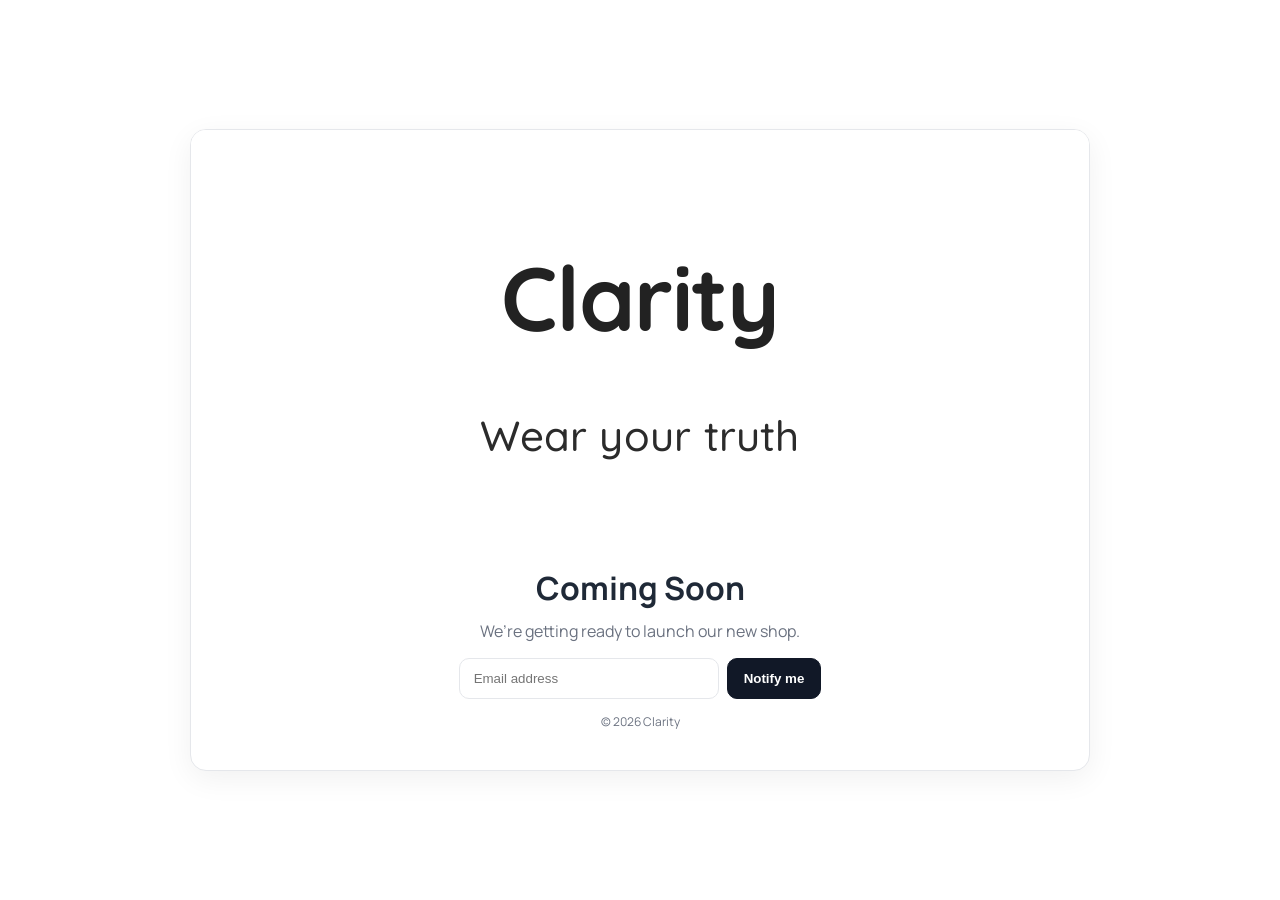
==== index.html @ 2ba76cef "changes" ====
<!doctype html>
<base href="/clarity-shop/">
<html lang="en">
<head>
    <meta charset="utf-8" />
    <meta name="viewport" content="width=device-width, initial-scale=1" />
    <title>Clarity — Coming Soon</title>
    <meta name="description" content="Clarity — simple coming soon landing page."/>

    <!-- Font close to your mock -->
    <link rel="preconnect" href="https://fonts.gstatic.com" crossorigin>
    <link href="https://fonts.googleapis.com/css2?family=Manrope:wght@500;600;700;800&display=swap" rel="stylesheet">
    <link href="https://fonts.googleapis.com/css2?family=Inter:wght@600;700;800&display=swap" rel="stylesheet">
    <link href="https://fonts.googleapis.com/css2?family=Quicksand:wght@400;500;600;700&display=swap" rel="stylesheet">
    <style>
        :root{
            --tagline-size: clamp(22px, 4.5vw, 42px);
            --arabic-opacity: .50;
            --clarity-size: clamp(64px, 12vw, 90px);
            --bg:#ffffff;
            --card:#ffffff;
            --border:#e5e7eb;
            --text:#1f2937;
            --muted:#6b7280;
            --btn:#111827;
            --btnText:#ffffff;

            /* hero tuning */
            --hero-h: clamp(260px, 44vh, 420px);
            --blur-start: 4px;  /* was too strong before */
            --blur-end:   2px;
            --bg-dur: 2200ms;   /* slower */
            --text-dur: 1300ms;
            --text-delay: 1200ms;
        }

        *{box-sizing:border-box}
        html,body{height:100%;margin:0}
        body{
            font-family:"Manrope", ui-sans-serif, system-ui, -apple-system, "Segoe UI",
            "Helvetica Neue", Arial, sans-serif;
            background:var(--bg);
            color:var(--text);
            display:grid;place-items:center;
        }

        /* Card */
        .box{
            width:min(900px,96vw);      /* wider so the image feels full */
            background:var(--card);
            border:1px solid var(--border);
            border-radius:16px;
            text-align:center;
            overflow:hidden;
            box-shadow: 0 8px 30px rgba(0,0,0,.06);
            padding:0;
        }

        /* ---------- HERO ---------- */
        .hero{
            position:relative;
            height:var(--hero-h);
            width:100%;
            background:#fff;            /* keep hero pure white */
            overflow:hidden;
        }
        /* blurred Arabic image — fills width */
        .hero::before{
            content:"";
            position:absolute; inset:0;
            background:#fff url("arabic.png") center/cover no-repeat; /* cover = wide enough */
            filter: blur(var(--blur-start)) brightness(.98);
            opacity:0;
            transform: scale(1.02);
            animation: heroIn var(--bg-dur) ease-out forwards;
        }
        /* overlay text block */
        .hero-text{
            position:absolute; inset:0;
            display:flex; flex-direction:column; align-items:center; justify-content:center;
            gap:.5rem; text-align:center; color:#222;
            opacity:0; transform: translateY(12px);
            animation: textIn var(--text-dur) ease-out var(--text-delay) forwards;
            padding:0 16px;
            text-shadow: 0 2px 10px rgba(255,255,255,.75);
        }
        .hero-text h1{
            font-family: "Inter", system-ui, -apple-system, "Segoe UI", "Helvetica Neue", Arial, sans-serif;
            font-weight:700;
            font-size: var(--clarity-size);
            line-height:.95;
            letter-spacing:-0.015em;
        }
        .hero-text p{
            font-weight:600;
            font-size: var(--tagline-size); /* was clamp(...) */
            margin:0;
            letter-spacing:.005em;
            color:#2b2b2b;
        }

        @keyframes heroIn{
            0%   { opacity:0; filter:blur(var(--blur-start)) brightness(.98); transform:scale(1.03); }
            100% { opacity:var(--arabic-opacity); filter:blur(var(--blur-end)) brightness(1.0); transform:scale(1.00); }
        }
        @keyframes textIn{
            to { opacity:1; transform:translateY(0); }
        }

        /* ---------- Content ---------- */
        .content{ padding:32px 40px 40px; }
        .eyebrow{letter-spacing:.18em;text-transform:uppercase;font-size:12px;color:var(--muted)}
        h2{margin:8px 0 10px;font-size:32px}
        p{margin:0 0 16px;color:var(--muted)}
        form{margin-top:16px;display:flex;gap:8px;justify-content:center;flex-wrap:wrap}
        input[type=email]{padding:12px 14px;border:1px solid var(--border);border-radius:10px;min-width:260px}
        button{padding:12px 16px;border-radius:10px;border:1px solid var(--btn);background:var(--btn);color:var(--btnText);font-weight:700;cursor:pointer}
        footer{margin-top:14px;color:var(--muted);font-size:12px}

        @media (prefers-reduced-motion: reduce){
            .hero::before,.hero-text{animation:none;opacity:1;transform:none;}
        }

        .hero-text h1,
        .hero-text p { font-family: "Quicksand", system-ui, -apple-system, "Segoe UI", Arial, sans-serif; }
        .hero-text h1 { font-weight: 700; }     /* or 600 if 700 feels too heavy */
        .hero-text p  { font-weight: 500; }     /* 500–600 usually looks right */


    </style>
</head>
<body>

<main class="box" role="main">
    <!-- HERO with blurred Arabic + overlayed brand -->
    <div class="hero">
        <div class="hero-text">
            <h1>Clarity</h1>
            <p>Wear your truth</p>
        </div>
    </div>

    <div class="content">
        <div class="eyebrow"></div>
        <h2>Coming Soon</h2>
        <p>We’re getting ready to launch our new shop.</p>

        <form id="notify-form" action="https://formspree.io/f/xpwovkpp" method="POST">
            <input type="email" name="email" placeholder="Email address" required>
            <button type="submit">Notify me</button>
        </form>

        <p id="form-message" style="color:#16a34a;font-weight:600;margin-top:10px;display:none;">
            Thanks! You’ll be notified when we launch.
        </p>

        <footer>© <span id="y"></span> Clarity</footer>
    </div>
</main>

<script>
    // Formspree handler
    const form = document.getElementById('notify-form');
    const msg  = document.getElementById('form-message');
    form.addEventListener('submit', async (e) => {
        e.preventDefault();
        const res = await fetch(form.action, {
            method:'POST',
            body:new FormData(form),
            headers:{ 'Accept':'application/json' }
        });
        if(res.ok){
            msg.style.display='block';
            msg.style.color='#16a34a';
            msg.textContent='Thanks! You’ll be notified when we launch.';
            form.reset();
        }else{
            msg.style.display='block';
            msg.style.color='#dc2626';
            msg.textContent='Oops! Something went wrong. Try again.';
        }
    });
    document.getElementById('y').textContent = new Date().getFullYear();
</script>
</body>
</html>
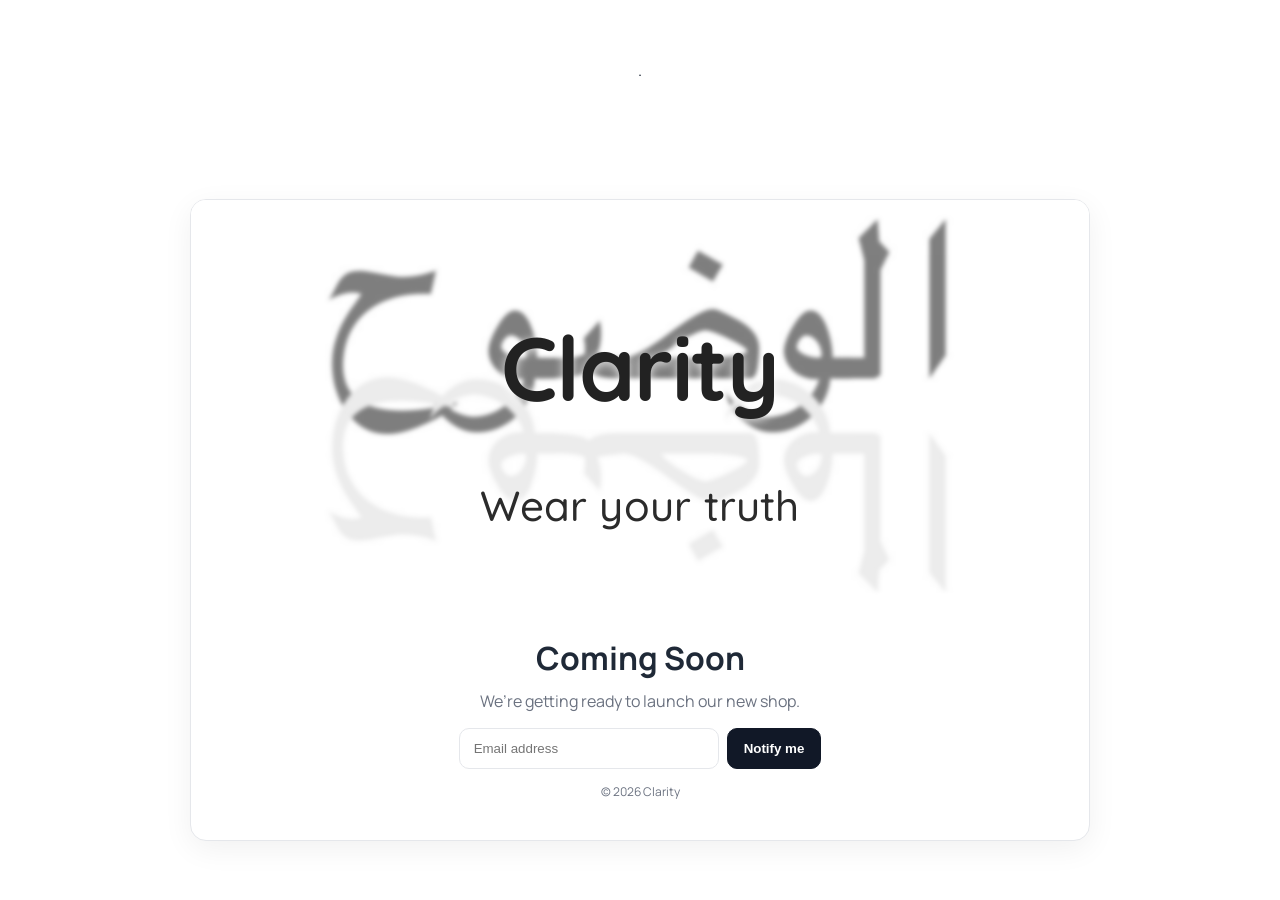
==== commit f3a0bfb7: "fix" ====
--- a/index.html
+++ b/index.html
@@ -1,5 +1,5 @@
 <!doctype html>
-<base href="/clarity-shop/">
+<base href="/">.
 <html lang="en">
 <head>
     <meta charset="utf-8" />
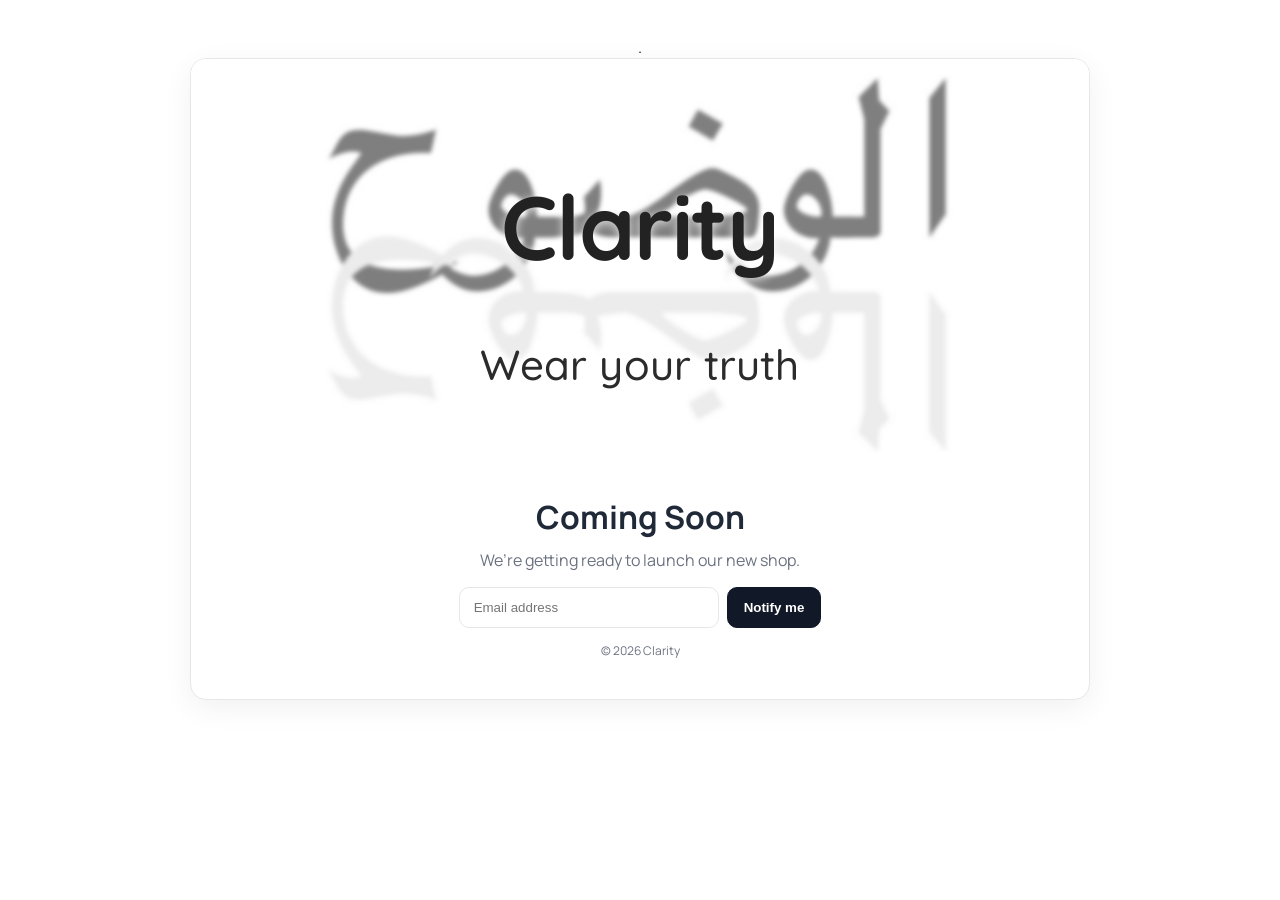
==== commit 2e197946: "fix" ====
--- a/index.html
+++ b/index.html
@@ -41,7 +41,13 @@
             "Helvetica Neue", Arial, sans-serif;
             background:var(--bg);
             color:var(--text);
-            display:grid;place-items:center;
+
+            /* ⬆️ push everything up */
+            display:grid;
+            min-height:100svh;              /* safe viewport height */
+            place-content:start center;     /* top + centered horizontally */
+            justify-items:center;           /* center the card itself */
+            padding-top: 4vh;               /* fine-tune the gap from the very top */
         }
 
         /* Card */
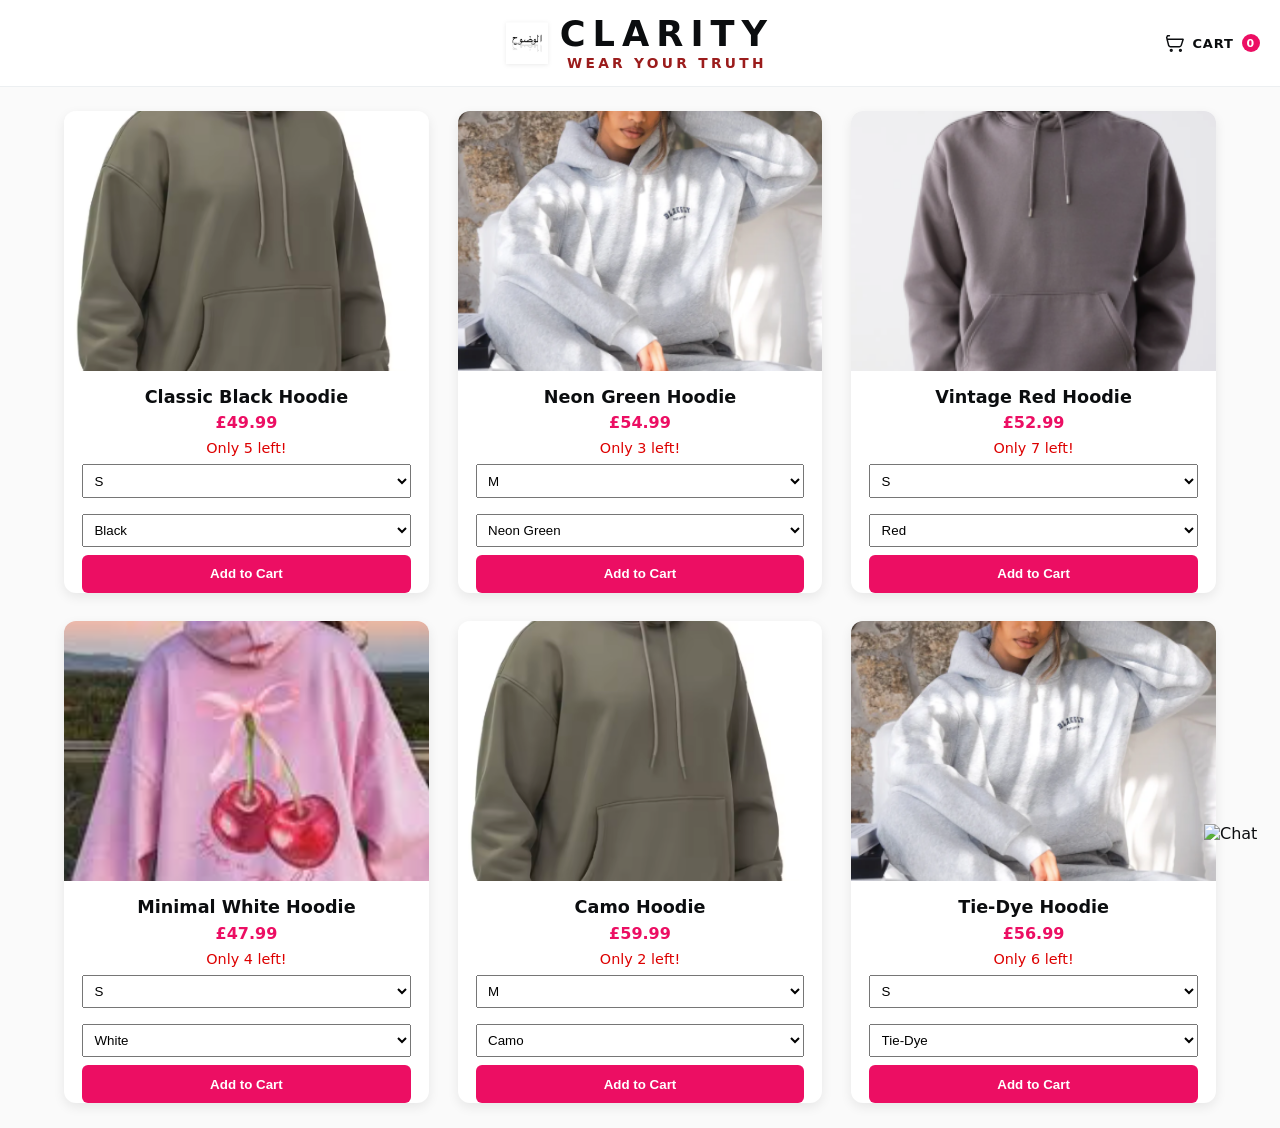
==== commit f64b7de2: "netlify and stripe" ====
--- a/index.html
+++ b/index.html
@@ -1,192 +1,44 @@
-<!doctype html>
-<base href="/">.
+<!DOCTYPE html>
 <html lang="en">
 <head>
-    <meta charset="utf-8" />
-    <meta name="viewport" content="width=device-width, initial-scale=1" />
-    <title>Clarity — Coming Soon</title>
-    <meta name="description" content="Clarity — simple coming soon landing page."/>
-
-    <!-- Font close to your mock -->
-    <link rel="preconnect" href="https://fonts.gstatic.com" crossorigin>
-    <link href="https://fonts.googleapis.com/css2?family=Manrope:wght@500;600;700;800&display=swap" rel="stylesheet">
-    <link href="https://fonts.googleapis.com/css2?family=Inter:wght@600;700;800&display=swap" rel="stylesheet">
-    <link href="https://fonts.googleapis.com/css2?family=Quicksand:wght@400;500;600;700&display=swap" rel="stylesheet">
-    <style>
-        :root{
-            --tagline-size: clamp(22px, 4.5vw, 42px);
-            --arabic-opacity: .50;
-            --clarity-size: clamp(64px, 12vw, 90px);
-            --bg:#ffffff;
-            --card:#ffffff;
-            --border:#e5e7eb;
-            --text:#1f2937;
-            --muted:#6b7280;
-            --btn:#111827;
-            --btnText:#ffffff;
-
-            /* hero tuning */
-            --hero-h: clamp(260px, 44vh, 420px);
-            --blur-start: 4px;  /* was too strong before */
-            --blur-end:   2px;
-            --bg-dur: 2200ms;   /* slower */
-            --text-dur: 1300ms;
-            --text-delay: 1200ms;
-        }
-
-        *{box-sizing:border-box}
-        html,body{height:100%;margin:0}
-        body{
-            font-family:"Manrope", ui-sans-serif, system-ui, -apple-system, "Segoe UI",
-            "Helvetica Neue", Arial, sans-serif;
-            background:var(--bg);
-            color:var(--text);
-
-            /* ⬆️ push everything up */
-            display:grid;
-            min-height:100svh;              /* safe viewport height */
-            place-content:start center;     /* top + centered horizontally */
-            justify-items:center;           /* center the card itself */
-            padding-top: 4vh;               /* fine-tune the gap from the very top */
-        }
-
-        /* Card */
-        .box{
-            width:min(900px,96vw);      /* wider so the image feels full */
-            background:var(--card);
-            border:1px solid var(--border);
-            border-radius:16px;
-            text-align:center;
-            overflow:hidden;
-            box-shadow: 0 8px 30px rgba(0,0,0,.06);
-            padding:0;
-        }
-
-        /* ---------- HERO ---------- */
-        .hero{
-            position:relative;
-            height:var(--hero-h);
-            width:100%;
-            background:#fff;            /* keep hero pure white */
-            overflow:hidden;
-        }
-        /* blurred Arabic image — fills width */
-        .hero::before{
-            content:"";
-            position:absolute; inset:0;
-            background:#fff url("arabic.png") center/cover no-repeat; /* cover = wide enough */
-            filter: blur(var(--blur-start)) brightness(.98);
-            opacity:0;
-            transform: scale(1.02);
-            animation: heroIn var(--bg-dur) ease-out forwards;
-        }
-        /* overlay text block */
-        .hero-text{
-            position:absolute; inset:0;
-            display:flex; flex-direction:column; align-items:center; justify-content:center;
-            gap:.5rem; text-align:center; color:#222;
-            opacity:0; transform: translateY(12px);
-            animation: textIn var(--text-dur) ease-out var(--text-delay) forwards;
-            padding:0 16px;
-            text-shadow: 0 2px 10px rgba(255,255,255,.75);
-        }
-        .hero-text h1{
-            font-family: "Inter", system-ui, -apple-system, "Segoe UI", "Helvetica Neue", Arial, sans-serif;
-            font-weight:700;
-            font-size: var(--clarity-size);
-            line-height:.95;
-            letter-spacing:-0.015em;
-        }
-        .hero-text p{
-            font-weight:600;
-            font-size: var(--tagline-size); /* was clamp(...) */
-            margin:0;
-            letter-spacing:.005em;
-            color:#2b2b2b;
-        }
-
-        @keyframes heroIn{
-            0%   { opacity:0; filter:blur(var(--blur-start)) brightness(.98); transform:scale(1.03); }
-            100% { opacity:var(--arabic-opacity); filter:blur(var(--blur-end)) brightness(1.0); transform:scale(1.00); }
-        }
-        @keyframes textIn{
-            to { opacity:1; transform:translateY(0); }
-        }
-
-        /* ---------- Content ---------- */
-        .content{ padding:32px 40px 40px; }
-        .eyebrow{letter-spacing:.18em;text-transform:uppercase;font-size:12px;color:var(--muted)}
-        h2{margin:8px 0 10px;font-size:32px}
-        p{margin:0 0 16px;color:var(--muted)}
-        form{margin-top:16px;display:flex;gap:8px;justify-content:center;flex-wrap:wrap}
-        input[type=email]{padding:12px 14px;border:1px solid var(--border);border-radius:10px;min-width:260px}
-        button{padding:12px 16px;border-radius:10px;border:1px solid var(--btn);background:var(--btn);color:var(--btnText);font-weight:700;cursor:pointer}
-        footer{margin-top:14px;color:var(--muted);font-size:12px}
-
-        @media (prefers-reduced-motion: reduce){
-            .hero::before,.hero-text{animation:none;opacity:1;transform:none;}
-        }
-
-        .hero-text h1,
-        .hero-text p { font-family: "Quicksand", system-ui, -apple-system, "Segoe UI", Arial, sans-serif; }
-        .hero-text h1 { font-weight: 700; }     /* or 600 if 700 feels too heavy */
-        .hero-text p  { font-weight: 500; }     /* 500–600 usually looks right */
-
-
-    </style>
+    <meta charset="UTF-8"/>
+    <meta name="viewport" content="width=device-width, initial-scale=1.0"/>
+    <title>Clarity Hoodies</title>
+    <link rel="stylesheet" href="style.css"/>
 </head>
 <body>
+<header class="site-header simple">
+    <div class="bar bar-3col">
+        <div class="bar-left"></div>
+        <a class="brand" href="index.html" aria-label="Clarity home">
+            <img class="brand-mark" src="assets/images/arabic.png" alt="الوُضوح">
+            <div class="brand-text">
+                <span class="brand-name">CLARITY</span>
+                <span class="brand-tagline">wear your truth</span>
+            </div>
+        </a>
+        <a class="cart-link" href="cart.html" aria-label="Cart">
+            <svg viewBox="0 0 24 24" width="22" height="22" aria-hidden="true">
+                <path d="M7 4h-2l-1 2m0 0 2.2 8.8A2 2 0 0 0 8.1 16H18a2 2 0 0 0 1.9-1.4L22 8H5M10 20a1 1 0 1 1-2 0 1 1 0 0 1 2 0Zm10 0a1 1 0 1 1-2 0 1 1 0 0 1 2 0Z"
+                      fill="none" stroke="currentColor" stroke-width="1.6" stroke-linecap="round" stroke-linejoin="round"/>
+            </svg>
+            <span class="cart-text">Cart</span>
+            <span id="cart-count" class="badge">0</span>
+        </a>
+    </div>
+</header>
 
-<main class="box" role="main">
-    <!-- HERO with blurred Arabic + overlayed brand -->
-    <div class="hero">
-        <div class="hero-text">
-            <h1>Clarity</h1>
-            <p>Wear your truth</p>
-        </div>
-    </div>
+<section class="products" id="products"></section>
 
-    <div class="content">
-        <div class="eyebrow"></div>
-        <h2>Coming Soon</h2>
-        <p>We’re getting ready to launch our new shop.</p>
+<div class="whatsapp">
+    <a href="https://wa.me/1234567890" target="_blank" rel="noopener">
+        <img src="https://upload.wikimedia.org/wikipedia/commons/6/6b/WhatsApp.svg" alt="Chat"/>
+    </a>
+</div>
 
-        <form id="notify-form" action="https://formspree.io/f/xpwovkpp" method="POST">
-            <input type="email" name="email" placeholder="Email address" required>
-            <button type="submit">Notify me</button>
-        </form>
+<div id="toast" class="toast" hidden></div>
+<div id="live" class="visually-hidden" aria-live="polite" role="status"></div>
 
-        <p id="form-message" style="color:#16a34a;font-weight:600;margin-top:10px;display:none;">
-            Thanks! You’ll be notified when we launch.
-        </p>
-
-        <footer>© <span id="y"></span> Clarity</footer>
-    </div>
-</main>
-
-<script>
-    // Formspree handler
-    const form = document.getElementById('notify-form');
-    const msg  = document.getElementById('form-message');
-    form.addEventListener('submit', async (e) => {
-        e.preventDefault();
-        const res = await fetch(form.action, {
-            method:'POST',
-            body:new FormData(form),
-            headers:{ 'Accept':'application/json' }
-        });
-        if(res.ok){
-            msg.style.display='block';
-            msg.style.color='#16a34a';
-            msg.textContent='Thanks! You’ll be notified when we launch.';
-            form.reset();
-        }else{
-            msg.style.display='block';
-            msg.style.color='#dc2626';
-            msg.textContent='Oops! Something went wrong. Try again.';
-        }
-    });
-    document.getElementById('y').textContent = new Date().getFullYear();
-</script>
+<script src="script.js"></script>
 </body>
 </html>
--- a/style.css
+++ b/style.css
@@ -0,0 +1,279 @@
+/* ========== Base ========== */
+:root{
+    --bg:#fafafa;
+    --text:#0b0d0f;
+    --muted:#475569;
+    --border:#eceff1;
+    --accent:#ec0e63;
+    --accent-dark:#c2185b;
+}
+
+*{box-sizing:border-box;margin:0;padding:0}
+html,body{height:100%}
+body{font-family:Inter,system-ui,Arial,sans-serif;background:var(--bg);color:var(--text)}
+a{color:inherit;text-decoration:none}
+img{max-width:100%;display:block}
+
+/* ========== Sticky header (shared across pages) ========== */
+.site-header.simple{
+    position:sticky;top:0;z-index:50;background:#fff;border-bottom:1px solid var(--border);
+}
+.bar-3col{
+    display:grid;grid-template-columns:1fr auto 1fr;align-items:center;
+    height:86px;max-width:1280px;margin:0 auto;padding:0 20px;
+}
+.brand{justify-self:center;display:inline-flex;align-items:center;gap:12px}
+.brand-mark{height:42px;width:auto;filter:drop-shadow(0 1px 2px rgba(0,0,0,.08))}
+.brand-text{display:flex;flex-direction:column;line-height:1.1;text-align:left}
+.brand-name{font-weight:800;font-size:2.2rem;letter-spacing:.18em;text-transform:uppercase;color:var(--text)}
+.brand-tagline{font-weight:600;font-size:.86rem;letter-spacing:.22em;text-transform:uppercase;color:#9b1c1c;margin-top:2px}
+.cart-link{justify-self:end;display:inline-flex;align-items:center;gap:8px;font:600 13px/1 Inter,system-ui,Arial,sans-serif;letter-spacing:.06em;text-transform:uppercase}
+.cart-link:hover{opacity:.75}
+.badge{display:inline-flex;align-items:center;justify-content:center;min-width:18px;height:18px;padding:0 5px;border-radius:999px;background:var(--accent);color:#fff;font-size:11px;line-height:1}
+@media (max-width:700px){
+    .bar-3col{height:74px;padding:0 12px}
+    .brand-mark{height:34px}
+    .brand-name{font-size:1.7rem;letter-spacing:.14em}
+    .brand-tagline{font-size:.76rem;letter-spacing:.18em}
+    .cart-text{display:none}
+}
+
+/* ========== Product grid & cards (index.html) ========== */
+.products{
+    display:grid;grid-template-columns:repeat(auto-fit,minmax(280px,1fr));
+    gap:1.8rem;padding:24px 5%;
+}
+.card{
+    background:#fff;border-radius:12px;overflow:hidden;text-align:center;
+    box-shadow:0 4px 12px rgba(0,0,0,.08);
+}
+.card img{width:100%;height:260px;object-fit:cover}
+.card h3{margin:1rem 0 .4rem;font-size:1.1rem}
+.card .price{font-weight:700;color:var(--accent);margin-bottom:.5rem}
+.card .stock{font-size:.9rem;color:#d00}
+.card select{margin:.5rem 0;padding:.45rem;width:90%}
+.card button{
+    background:var(--accent);color:#fff;border:none;padding:.7rem;width:90%;
+    cursor:pointer;border-radius:6px;font-weight:600
+}
+.card button:hover{background:var(--accent-dark)}
+.card button:disabled{ background: #ccc; cursor: not-allowed; }
+
+
+/* ========== Product detail (product.html) ========== */
+.product-detail{
+    padding:32px 5%;max-width:1000px;margin:auto;display:flex;gap:24px;flex-wrap:wrap;
+}
+.product-detail img{flex:1 1 300px;max-width:420px;border-radius:12px}
+.product-detail .info{flex:2 1 300px}
+.info h1{font-size:2rem;margin-bottom:.5rem}
+.info .price{font-size:1.4rem;color:var(--accent);margin:.75rem 0}
+.info select{display:block;margin:.6rem 0;padding:.5rem;width:100%;max-width:320px}
+.info button{background:var(--accent);color:#fff;border:none;padding:.9rem 1.5rem;cursor:pointer;border-radius:6px;font-weight:600}
+.info .stock{color:#d00;font-weight:600}
+.info button:disabled{ background: #ccc; cursor: not-allowed; }
+
+/* ========== Cart page (cart.html) ========== */
+.cart{padding:32px 5%;max-width:900px;margin:auto}
+#cart-items .item{
+    display:flex;gap:12px;align-items:center;background:#fff;margin-bottom:12px;
+    padding:12px;border-radius:8px;box-shadow:0 2px 6px rgba(0,0,0,.05)
+}
+.item img{width:80px;height:80px;object-fit:cover;border-radius:6px}
+.item .details{flex:1}
+.item .remove{background:#d00;color:#fff;border:none;padding:.4rem .8rem;cursor:pointer;border-radius:4px}
+.total{font-size:1.2rem;font-weight:700;margin:16px 0;text-align:right}
+#coupon{padding:.6rem;width:200px;margin-right:.5rem}
+#apply-coupon{background:#333;color:#fff;padding:.6rem 1rem;border:none;border-radius:4px;cursor:pointer}
+#paypal-button-container{margin-top:1.2rem;text-align:right}
+
+/* ========== WhatsApp bubble ========== */
+.whatsapp{position:fixed;bottom:20px;right:20px;z-index:1000}
+.whatsapp img{width:56px;height:56px}
+
+/* ========== Small responsive tweak ========== */
+@media (max-width:600px){
+    .product-detail{flex-direction:column}
+    .card img{height:220px}
+}
+
+/* Center the brand text block */
+.brand-text{
+    align-items: center;     /* center the flex column horizontally */
+    text-align: center;      /* center the text inside */
+}
+
+/* (optional) a touch more tracking so lines feel balanced */
+.brand-name{ letter-spacing: .20em; }
+.brand-tagline{ letter-spacing: .24em; }
+
+/* --- Toast --- */
+.toast{
+    position:fixed; top:80px; right:20px; z-index:1000;
+    background:#111; color:#fff; padding:10px 14px; border-radius:10px;
+    box-shadow:0 8px 24px rgba(0,0,0,.18);
+    opacity:0; transform:translateY(-8px);
+    transition:opacity .25s ease, transform .25s ease;
+    font:600 13px/1 Inter, system-ui, sans-serif;
+}
+.toast.show{ opacity:1; transform:translateY(0) }
+.toast a{ color:#fff; text-decoration:underline }
+
+/* mobile position */
+@media (max-width:700px){
+    .toast{ top:auto; right:auto; left:50%; bottom:16px; transform:translate(-50%, 8px) }
+    .toast.show{ transform:translate(-50%, 0) }
+}
+
+/* cart badge bump */
+.cart-link .badge{ transition:transform .2s ease }
+.cart-link.pulse .badge{ animation:bump .45s ease }
+@keyframes bump{
+    0%{ transform:scale(1) }
+    30%{ transform:scale(1.25) }
+    100%{ transform:scale(1) }
+}
+
+/* quick visual state for Add button */
+.card button.is-added,
+#add-cart.is-added,
+#add-to-cart-product.is-added {
+    background:#16a34a !important;
+}
+.card button.is-added::after,
+#add-cart.is-added::after,
+#add-to-cart-product.is-added::after {
+    content:" ✓ Added"; font-weight:700;
+}
+
+/* a11y helper */
+.visually-hidden{
+    position:absolute!important; width:1px; height:1px; overflow:hidden;
+    clip:rect(1px,1px,1px,1px); white-space:nowrap;
+}
+
+/* make the breadcrumb a full-bleed sticky bar with a clean hairline */
+:root { --header-h: 86px; }           /* adjust if your header height changes */
+@media (max-width:700px){ :root { --header-h: 74px; } } /* mobile header height */
+
+.product-breadcrumb{
+    position: sticky;
+    top: var(--header-h);
+    z-index: 40;
+    display: flex;
+    align-items: center;
+    gap: 10px;
+    max-width: 1200px;
+    margin: 0 auto;
+    padding: 10px 5%;
+    color: #475569;
+    font: 600 13px/1.2 Inter, system-ui, sans-serif;
+    background: transparent;            /* real background comes from ::before */
+}
+
+/* full-width background band + bottom hairline */
+.product-breadcrumb::before{
+    content:"";
+    position: absolute;
+    left: 50%;
+    transform: translateX(-50%);
+    width: 100vw;
+    height: 100%;
+
+    /* translucent white so you can see the blur */
+    background: rgba(255,255,255,.78);
+
+    /* the glass bits */
+    backdrop-filter: saturate(180%) blur(10px);
+    -webkit-backdrop-filter: saturate(180%) blur(10px); /* Safari */
+
+    /* subtle divider + depth */
+    box-shadow: 0 1px 0 #eceff1, 0 6px 18px rgba(0,0,0,.04);
+    z-index: -1;
+}
+
+/* back pill + links */
+.product-breadcrumb .back-link{
+    background:#f3f4f6; border:1px solid #e5e7eb; color:#111827;
+    padding:8px 12px; border-radius:999px; text-decoration:none;
+}
+.product-breadcrumb .back-link:hover{ background:#e5e7eb }
+.product-breadcrumb .divider{ opacity:.45 }
+.product-breadcrumb a{ color:#111827 }
+.product-breadcrumb a:hover{ text-decoration:underline }
+
+/* mobile: keep it compact */
+@media (max-width:700px){
+    .product-breadcrumb{ padding:8px 5% }
+    .product-breadcrumb .divider, .product-breadcrumb #crumb-name{ display:none }
+}
+
+/* ================================== */
+/* ==== NEW STYLES ADDED BELOW ==== */
+/* ================================== */
+
+/* New Cart Line Item Styles */
+.cart-line {
+    display: flex;
+    align-items: center;
+    gap: 12px;
+    background: #fff;
+    padding: 12px;
+    border-radius: 8px;
+    margin-bottom: 12px;
+    box-shadow: 0 2px 6px rgba(0,0,0,.05);
+}
+.cart-line__main {
+    flex: 1;
+}
+.cart-line__main .muted {
+    font-size: 0.9rem;
+    color: var(--muted);
+}
+.cart-line__qty {
+    font-weight: 500;
+    color: var(--muted);
+}
+.cart-line__price {
+    font-weight: 700;
+}
+.cart-line__remove {
+    background: #fbecec;
+    color: #d00;
+    border: none;
+    padding: .4rem .6rem;
+    cursor: pointer;
+    border-radius: 4px;
+    font-weight: 700;
+}
+.cart-line__remove:hover {
+    background: #d00;
+    color: #fff;
+}
+
+
+/* New Checkout Button Style */
+#checkout-button {
+    display: block;
+    width: 100%;
+    max-width: 320px;
+    margin: 1.2rem 0 0 auto; /* Align right */
+    text-align: center;
+    background: var(--accent);
+    color: #fff;
+    border: none;
+    padding: .9rem 1.5rem;
+    cursor: pointer;
+    border-radius: 6px;
+    font-weight: 600;
+    font-size: 1rem;
+    transition: background-color 0.2s ease;
+}
+#checkout-button:hover {
+    background: var(--accent-dark);
+}
+#checkout-button:disabled {
+    background: #ccc;
+    cursor: not-allowed;
+    opacity: 0.7;
+}
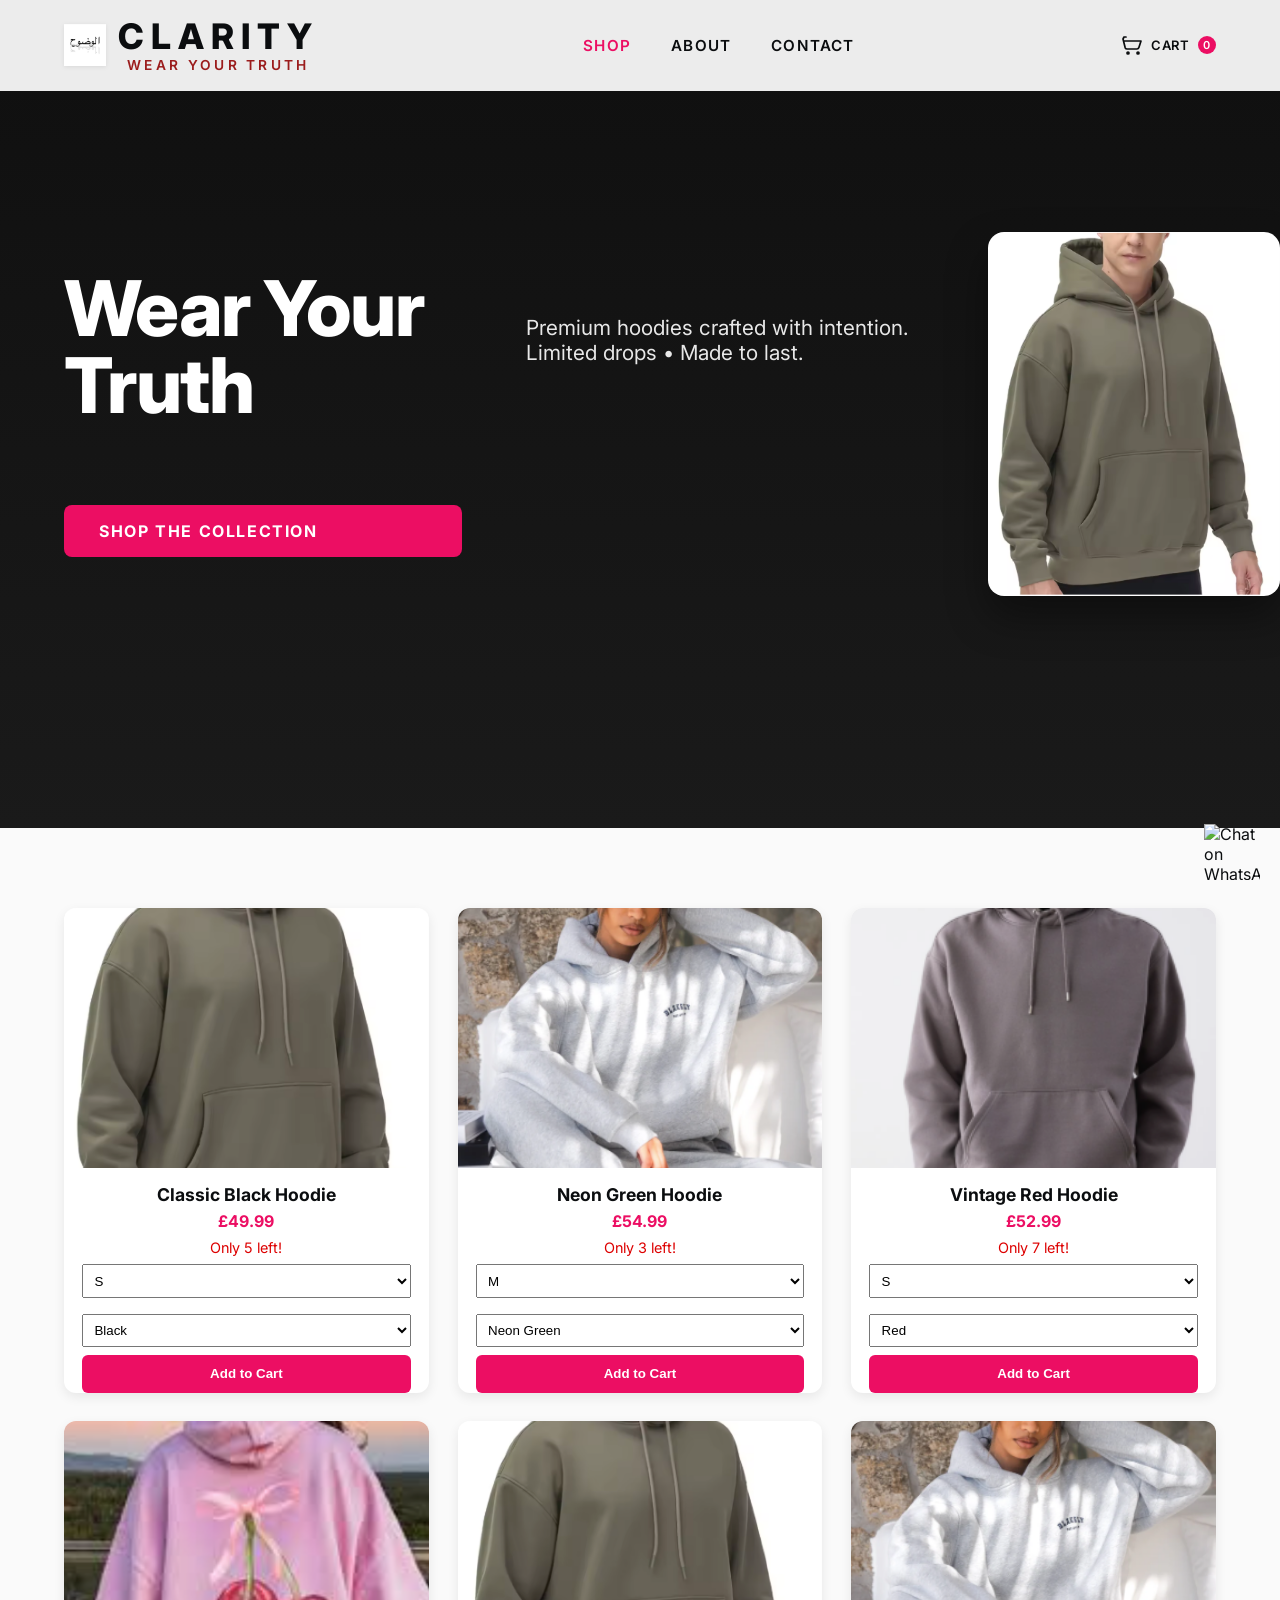
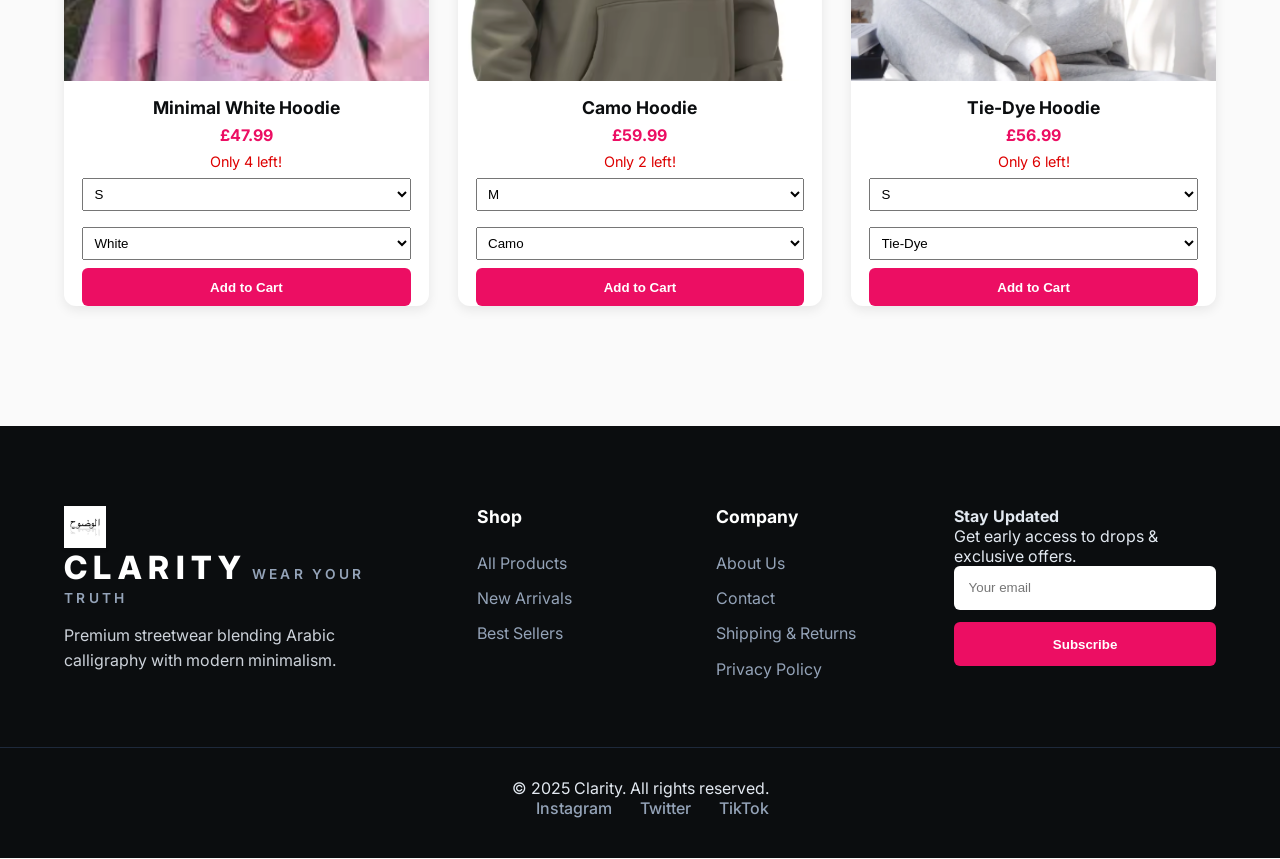
==== commit 96a8c9b6: "go 1" ====
--- a/index.html
+++ b/index.html
@@ -1,38 +1,117 @@
 <!DOCTYPE html>
 <html lang="en">
 <head>
-    <meta charset="UTF-8"/>
-    <meta name="viewport" content="width=device-width, initial-scale=1.0"/>
-    <title>Clarity Hoodies</title>
-    <link rel="stylesheet" href="style.css"/>
+    <meta charset="UTF-8" />
+    <meta name="viewport" content="width=device-width, initial-scale=1.0" />
+    <title>Clarity • Wear Your Truth</title>
+    <link rel="stylesheet" href="style.css" />
+    <link rel="preconnect" href="https://fonts.googleapis.com" />
+    <link rel="preconnect" href="https://fonts.gstatic.com" crossorigin />
+    <link href="https://fonts.googleapis.com/css2?family=Inter:wght@400;500;600;700;800&display=swap" rel="stylesheet" />
 </head>
 <body>
-<header class="site-header simple">
-    <div class="bar bar-3col">
-        <div class="bar-left"></div>
-        <a class="brand" href="index.html" aria-label="Clarity home">
-            <img class="brand-mark" src="assets/images/arabic.png" alt="الوُضوح">
+
+<!-- ===================== HEADER ===================== -->
+<header class="site-header" id="site-header">
+    <div class="header-inner">
+        <a href="index.html" class="brand" aria-label="Clarity home">
+            <img class="brand-mark" src="assets/images/arabic.png" alt="الوُضوح" />
             <div class="brand-text">
                 <span class="brand-name">CLARITY</span>
                 <span class="brand-tagline">wear your truth</span>
             </div>
         </a>
-        <a class="cart-link" href="cart.html" aria-label="Cart">
-            <svg viewBox="0 0 24 24" width="22" height="22" aria-hidden="true">
-                <path d="M7 4h-2l-1 2m0 0 2.2 8.8A2 2 0 0 0 8.1 16H18a2 2 0 0 0 1.9-1.4L22 8H5M10 20a1 1 0 1 1-2 0 1 1 0 0 1 2 0Zm10 0a1 1 0 1 1-2 0 1 1 0 0 1 2 0Z"
-                      fill="none" stroke="currentColor" stroke-width="1.6" stroke-linecap="round" stroke-linejoin="round"/>
-            </svg>
+
+        <nav class="nav-links">
+            <a href="index.html" class="active">Shop</a>
+            <a href="about.html">About</a>
+            <a href="contact.html">Contact</a>
+        </nav>
+
+        <a href="cart.html" class="cart-link" aria-label="Cart">
+            <svg viewBox="0 0 24 24" width="24" height="24"><path d="M7 4h-2l-1 2m0 0 2.2 8.8A2 2 0 0 0 8.1 16H18a2 2 0 0 0 1.9-1.4L22 8H5M10 20a1 1 0 1 1-2 0 1 1 0 0 1 2 0Zm10 0a1 1 0 1 1-2 0 1 1 0 0 1 2 0Z" fill="none" stroke="currentColor" stroke-width="1.7" stroke-linecap="round" stroke-linejoin="round"/></svg>
             <span class="cart-text">Cart</span>
             <span id="cart-count" class="badge">0</span>
         </a>
     </div>
 </header>
 
-<section class="products" id="products"></section>
+<!-- ===================== HERO ===================== -->
+<section class="hero">
+    <div class="hero-content">
+        <h1>Wear Your Truth</h1>
+        <p class="hero-subtitle">Premium hoodies crafted with intention. Limited drops • Made to last.</p>
+        <a href="#products" class="btn-primary">Shop the Collection</a>
+    </div>
+    <div class="hero-image">
+        <img src="assets/images/hoodie1.png" alt="Clarity Hoodie" />
+    </div>
+</section>
 
+<!-- ===================== MAIN PRODUCTS ===================== -->
+<main class="main-content">
+    <section class="products container" id="products"></section>
+</main>
+
+<!-- ===================== FOOTER ===================== -->
+<footer class="site-footer">
+    <div class="container footer-grid">
+        <div class="footer-brand">
+            <a href="index.html" class="brand-footer">
+                <img class="brand-mark" src="assets/images/arabic.png" alt="الوُضوح" />
+                <div>
+                    <span class="brand-name">CLARITY</span>
+                    <span class="brand-tagline">wear your truth</span>
+                </div>
+            </a>
+            <p class="footer-desc">Premium streetwear blending Arabic calligraphy with modern minimalism.</p>
+        </div>
+
+        <div class="footer-links">
+            <h4>Shop</h4>
+            <ul>
+                <li><a href="index.html">All Products</a></li>
+                <li><a href="#">New Arrivals</a></li>
+                <li><a href="#">Best Sellers</a></li>
+            </ul>
+        </div>
+
+        <div class="footer-links">
+            <h4>Company</h4>
+            <ul>
+                <li><a href="about.html">About Us</a></li>
+                <li><a href="contact.html">Contact</a></li>
+                <li><a href="#">Shipping & Returns</a></li>
+                <li><a href="#">Privacy Policy</a></li>
+            </ul>
+        </div>
+
+        <div class="footer-newsletter">
+            <h4>Stay Updated</h4>
+            <p>Get early access to drops & exclusive offers.</p>
+            <form>
+                <input type="email" placeholder="Your email" required />
+                <button type="submit">Subscribe</button>
+            </form>
+        </div>
+    </div>
+
+    <div class="footer-bottom">
+        <div class="container">
+            <p>&copy; 2025 Clarity. All rights reserved.</p>
+            <div class="social-links">
+                <a href="#" aria-label="Instagram">Instagram</a>
+                <a href="#" aria-label="Twitter">Twitter</a>
+                <a href="#" aria-label="TikTok">TikTok</a>
+            </div>
+        </div>
+    </div>
+</footer>
+
+<!-- ===================== WHATSAPP & TOAST ===================== -->
 <div class="whatsapp">
     <a href="https://wa.me/1234567890" target="_blank" rel="noopener">
-        <img src="https://upload.wikimedia.org/wikipedia/commons/6/6b/WhatsApp.svg" alt="Chat"/>
+        <img src="https://upload.wikimedia.org/wikipedia/commons/6/6b/WhatsApp.svg" alt="Chat on WhatsApp" />
     </a>
 </div>
 
@@ -40,5 +119,17 @@
 <div id="live" class="visually-hidden" aria-live="polite" role="status"></div>
 
 <script src="script.js"></script>
+
+<script>
+    // Simple header scroll effect
+    window.addEventListener('scroll', () => {
+        const header = document.getElementById('site-header');
+        if (window.scrollY > 100) {
+            header.classList.add('scrolled');
+        } else {
+            header.classList.remove('scrolled');
+        }
+    });
+</script>
 </body>
 </html>
--- a/style.css
+++ b/style.css
@@ -276,4 +276,175 @@
     background: #ccc;
     cursor: not-allowed;
     opacity: 0.7;
+}
+
+/* ===================== NEW PROFESSIONAL STYLES ===================== */
+
+/* Header enhancements */
+.site-header {
+    position: fixed;
+    top: 0;
+    left: 0;
+    width: 100%;
+    background: rgba(255,255,255,0.92);
+    backdrop-filter: blur(12px);
+    -webkit-backdrop-filter: blur(12px);
+    border-bottom: 1px solid transparent;
+    transition: all 0.3s ease;
+    z-index: 1000;
+}
+.site-header.scrolled {
+    background: rgba(255,255,255,0.98);
+    border-bottom-color: #eceff1;
+    box-shadow: 0 4px 20px rgba(0,0,0,0.06);
+}
+.header-inner {
+    max-width: 1400px;
+    margin: 0 auto;
+    padding: 0 5%;
+    height: 90px;
+    display: flex;
+    align-items: center;
+    justify-content: space-between;
+}
+.nav-links {
+    display: flex;
+    gap: 2.5rem;
+}
+.nav-links a {
+    font-weight: 600;
+    font-size: 0.95rem;
+    letter-spacing: 0.08em;
+    text-transform: uppercase;
+    color: #0b0d0f;
+    transition: color 0.2s;
+}
+.nav-links a:hover, .nav-links a.active {
+    color: var(--accent);
+}
+@media (max-width: 900px) {
+    .nav-links { display: none; } /* You can add a mobile menu later */
+    .header-inner { height: 78px; }
+}
+
+/* Hero Section */
+.hero {
+    position: relative;
+    min-height: 92vh;
+    display: flex;
+    align-items: center;
+    justify-content: center;
+    background: linear-gradient(to bottom, #0f0f0f 0%, #1a1a1a 100%);
+    color: white;
+    overflow: hidden;
+}
+.hero-content {
+    max-width: 1400px;
+    margin: 0 auto;
+    padding: 0 5%;
+    display: grid;
+    grid-template-columns: 1fr 1fr;
+    gap: 4rem;
+    align-items: center;
+    z-index: 2;
+}
+.hero h1 {
+    font-size: 4.8rem;
+    font-weight: 800;
+    line-height: 1;
+    letter-spacing: -0.02em;
+    margin-bottom: 1rem;
+}
+.hero-subtitle {
+    font-size: 1.3rem;
+    opacity: 0.9;
+    margin-bottom: 2rem;
+    max-width: 500px;
+}
+.btn-primary {
+    display: inline-block;
+    background: var(--accent);
+    color: white;
+    padding: 1rem 2.2rem;
+    border-radius: 8px;
+    font-weight: 700;
+    text-transform: uppercase;
+    letter-spacing: 0.1em;
+    transition: all 0.3s;
+}
+.btn-primary:hover {
+    background: var(--accent-dark);
+    transform: translateY(-3px);
+}
+.hero-image img {
+    border-radius: 16px;
+    box-shadow: 0 20px 40px rgba(0,0,0,0.4);
+    max-width: 100%;
+}
+@media (max-width: 900px) {
+    .hero-content { grid-template-columns: 1fr; text-align: center; padding-top: 120px; }
+    .hero h1 { font-size: 3.5rem; }
+    .hero-image img { max-width: 80%; margin: 0 auto; }
+}
+
+/* Main content spacing */
+.main-content { padding-top: 80px; }
+.container { max-width: 1400px; margin: 0 auto; padding: 0 5%; }
+
+/* Footer */
+.site-footer {
+    background: #0b0d0f;
+    color: #e2e8f0;
+    padding: 80px 0 40px;
+    margin-top: 120px;
+}
+.footer-grid {
+    display: grid;
+    grid-template-columns: 2fr 1fr 1fr 1.5fr;
+    gap: 4rem;
+    margin-bottom: 60px;
+}
+.footer-brand .brand-name { color: white; font-size: 2rem; }
+.footer-brand .brand-tagline { color: #94a3b8; }
+.footer-desc { margin-top: 1rem; opacity: 0.9; line-height: 1.6; }
+.footer-links h4 { font-size: 1.1rem; margin-bottom: 1.2rem; color: white; }
+.footer-links ul { list-style: none; }
+.footer-links a { color: #94a3b8; line-height: 2.2; transition: color 0.2s; }
+.footer-links a:hover { color: white; }
+.footer-newsletter input {
+    width: 100%;
+    padding: 0.9rem;
+    border: none;
+    border-radius: 6px;
+    margin-bottom: 0.8rem;
+}
+.footer-newsletter button {
+    width: 100%;
+    padding: 0.9rem;
+    background: var(--accent);
+    color: white;
+    border: none;
+    border-radius: 6px;
+    font-weight: 600;
+    cursor: pointer;
+}
+.footer-bottom {
+    border-top: 1px solid #1e293b;
+    padding-top: 30px;
+    display: flex;
+    justify-content: space-between;
+    align-items: center;
+    flex-wrap: wrap;
+    gap: 1rem;
+}
+.social-links a {
+    color: #94a3b8;
+    margin-left: 1.5rem;
+    font-weight: 500;
+}
+.social-links a:hover { color: white; }
+
+@media (max-width: 900px) {
+    .footer-grid { grid-template-columns: 1fr; gap: 3rem; }
+    .footer-bottom { text-align: center; flex-direction: column; }
 }
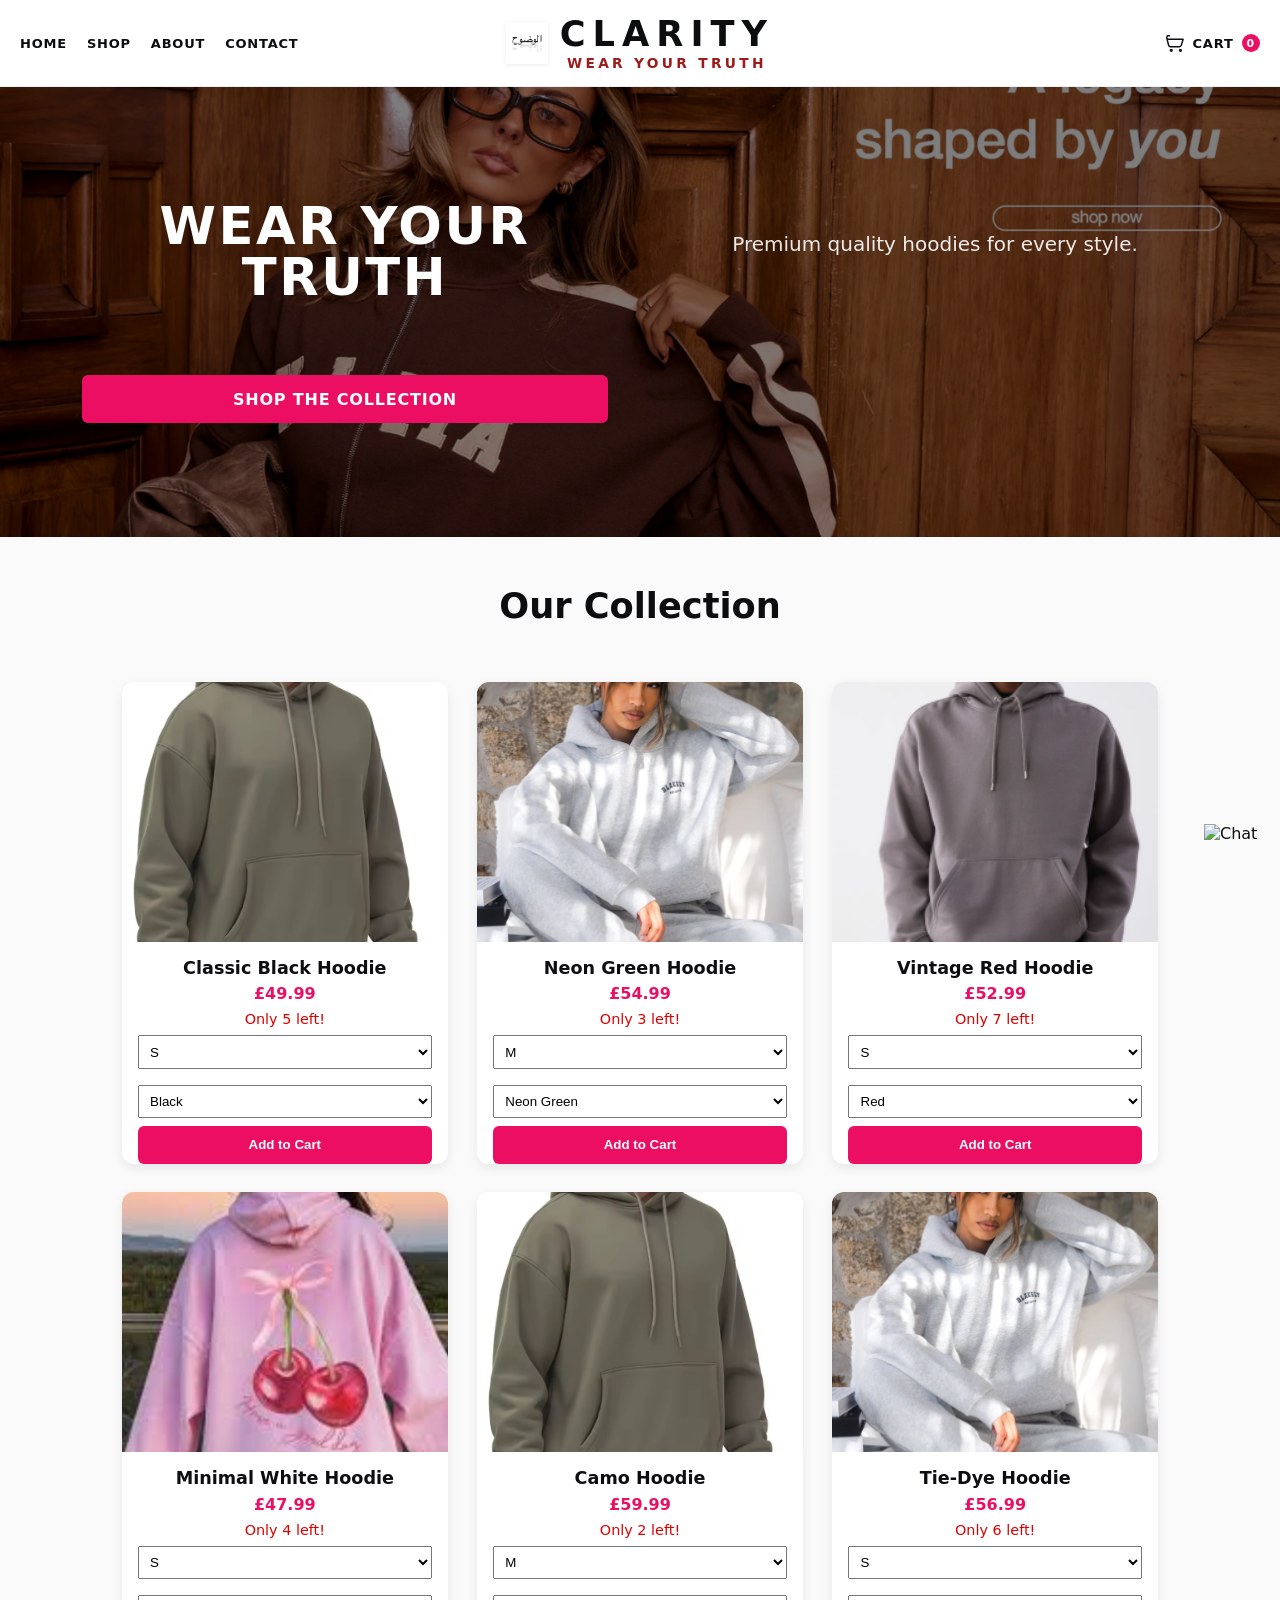
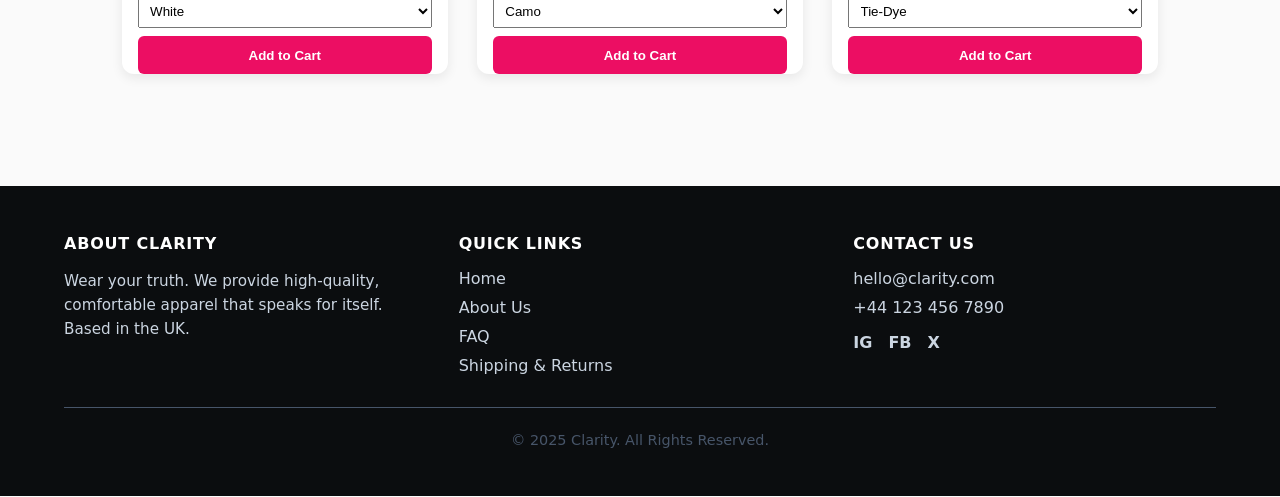
==== commit 2b355029: "go 2" ====
--- a/index.html
+++ b/index.html
@@ -1,117 +1,92 @@
 <!DOCTYPE html>
 <html lang="en">
 <head>
-    <meta charset="UTF-8" />
-    <meta name="viewport" content="width=device-width, initial-scale=1.0" />
-    <title>Clarity • Wear Your Truth</title>
-    <link rel="stylesheet" href="style.css" />
-    <link rel="preconnect" href="https://fonts.googleapis.com" />
-    <link rel="preconnect" href="https://fonts.gstatic.com" crossorigin />
-    <link href="https://fonts.googleapis.com/css2?family=Inter:wght@400;500;600;700;800&display=swap" rel="stylesheet" />
+    <meta charset="UTF-8"/>
+    <meta name="viewport" content="width=device-width, initial-scale=1.0"/>
+    <title>Clarity Hoodies</title>
+    <link rel="stylesheet" href="style.css"/>
 </head>
 <body>
 
-<!-- ===================== HEADER ===================== -->
-<header class="site-header" id="site-header">
-    <div class="header-inner">
-        <a href="index.html" class="brand" aria-label="Clarity home">
-            <img class="brand-mark" src="assets/images/arabic.png" alt="الوُضوح" />
+<header class="site-header simple">
+    <div class="bar bar-3col">
+        <nav class="header-nav">
+            <a href="index.html">Home</a>
+            <a href="#products">Shop</a>
+            <a href="#">About</a>
+            <a href="#">Contact</a>
+        </nav>
+
+        <a class="brand" href="index.html" aria-label="Clarity home">
+            <img class="brand-mark" src="/assets/images/arabic.png" alt="الوُضوح">
             <div class="brand-text">
                 <span class="brand-name">CLARITY</span>
                 <span class="brand-tagline">wear your truth</span>
             </div>
         </a>
-
-        <nav class="nav-links">
-            <a href="index.html" class="active">Shop</a>
-            <a href="about.html">About</a>
-            <a href="contact.html">Contact</a>
-        </nav>
-
-        <a href="cart.html" class="cart-link" aria-label="Cart">
-            <svg viewBox="0 0 24 24" width="24" height="24"><path d="M7 4h-2l-1 2m0 0 2.2 8.8A2 2 0 0 0 8.1 16H18a2 2 0 0 0 1.9-1.4L22 8H5M10 20a1 1 0 1 1-2 0 1 1 0 0 1 2 0Zm10 0a1 1 0 1 1-2 0 1 1 0 0 1 2 0Z" fill="none" stroke="currentColor" stroke-width="1.7" stroke-linecap="round" stroke-linejoin="round"/></svg>
+        <a class="cart-link" href="cart.html" aria-label="Cart">
+            <svg viewBox="0 0 24 24" width="22" height="22" aria-hidden="true">
+                <path d="M7 4h-2l-1 2m0 0 2.2 8.8A2 2 0 0 0 8.1 16H18a2 2 0 0 0 1.9-1.4L22 8H5M10 20a1 1 0 1 1-2 0 1 1 0 0 1 2 0Zm10 0a1 1 0 1 1-2 0 1 1 0 0 1 2 0Z"
+                      fill="none" stroke="currentColor" stroke-width="1.6" stroke-linecap="round" stroke-linejoin="round"/>
+            </svg>
             <span class="cart-text">Cart</span>
             <span id="cart-count" class="badge">0</span>
         </a>
     </div>
 </header>
 
-<!-- ===================== HERO ===================== -->
-<section class="hero">
-    <div class="hero-content">
-        <h1>Wear Your Truth</h1>
-        <p class="hero-subtitle">Premium hoodies crafted with intention. Limited drops • Made to last.</p>
-        <a href="#products" class="btn-primary">Shop the Collection</a>
-    </div>
-    <div class="hero-image">
-        <img src="assets/images/hoodie1.png" alt="Clarity Hoodie" />
-    </div>
-</section>
+<main>
+    <section class="hero">
+        <div class="hero-content">
+            <h1>Wear Your Truth</h1>
+            <p>Premium quality hoodies for every style.</p>
+            <a href="#products" class="cta-button">Shop The Collection</a>
+        </div>
+    </section>
 
-<!-- ===================== MAIN PRODUCTS ===================== -->
-<main class="main-content">
-    <section class="products container" id="products"></section>
+    <section class="product-grid-wrapper">
+        <h2>Our Collection</h2>
+        <div class="products" id="products">
+        </div>
+    </section>
 </main>
 
-<!-- ===================== FOOTER ===================== -->
 <footer class="site-footer">
-    <div class="container footer-grid">
-        <div class="footer-brand">
-            <a href="index.html" class="brand-footer">
-                <img class="brand-mark" src="assets/images/arabic.png" alt="الوُضوح" />
-                <div>
-                    <span class="brand-name">CLARITY</span>
-                    <span class="brand-tagline">wear your truth</span>
-                </div>
-            </a>
-            <p class="footer-desc">Premium streetwear blending Arabic calligraphy with modern minimalism.</p>
+    <div class="footer-grid">
+        <div class="footer-col">
+            <h4>About Clarity</h4>
+            <p>Wear your truth. We provide high-quality, comfortable apparel that speaks for itself. Based in the UK.</p>
         </div>
-
-        <div class="footer-links">
-            <h4>Shop</h4>
+        <div class="footer-col">
+            <h4>Quick Links</h4>
             <ul>
-                <li><a href="index.html">All Products</a></li>
-                <li><a href="#">New Arrivals</a></li>
-                <li><a href="#">Best Sellers</a></li>
+                <li><a href="index.html">Home</a></li>
+                <li><a href="#">About Us</a></li>
+                <li><a href="#">FAQ</a></li>
+                <li><a href="#">Shipping & Returns</a></li>
             </ul>
         </div>
-
-        <div class="footer-links">
-            <h4>Company</h4>
+        <div class="footer-col">
+            <h4>Contact Us</h4>
             <ul>
-                <li><a href="about.html">About Us</a></li>
-                <li><a href="contact.html">Contact</a></li>
-                <li><a href="#">Shipping & Returns</a></li>
-                <li><a href="#">Privacy Policy</a></li>
+                <li><a href="mailto:hello@clarity.com">hello@clarity.com</a></li>
+                <li><a href="tel:+441234567890">+44 123 456 7890</a></li>
             </ul>
-        </div>
-
-        <div class="footer-newsletter">
-            <h4>Stay Updated</h4>
-            <p>Get early access to drops & exclusive offers.</p>
-            <form>
-                <input type="email" placeholder="Your email" required />
-                <button type="submit">Subscribe</button>
-            </form>
-        </div>
-    </div>
-
-    <div class="footer-bottom">
-        <div class="container">
-            <p>&copy; 2025 Clarity. All rights reserved.</p>
-            <div class="social-links">
-                <a href="#" aria-label="Instagram">Instagram</a>
-                <a href="#" aria-label="Twitter">Twitter</a>
-                <a href="#" aria-label="TikTok">TikTok</a>
+            <div class="footer-socials">
+                <a href="#" aria-label="Instagram">IG</a>
+                <a href="#" aria-label="Facebook">FB</a>
+                <a href="#" aria-label="Twitter">X</a>
             </div>
         </div>
     </div>
+    <div class="footer-bottom-bar">
+        &copy; 2025 Clarity. All Rights Reserved.
+    </div>
 </footer>
 
-<!-- ===================== WHATSAPP & TOAST ===================== -->
 <div class="whatsapp">
     <a href="https://wa.me/1234567890" target="_blank" rel="noopener">
-        <img src="https://upload.wikimedia.org/wikipedia/commons/6/6b/WhatsApp.svg" alt="Chat on WhatsApp" />
+        <img src="https://upload.wikimedia.org/wikipedia/commons/6/6b/WhatsApp.svg" alt="Chat"/>
     </a>
 </div>
 
@@ -119,17 +94,5 @@
 <div id="live" class="visually-hidden" aria-live="polite" role="status"></div>
 
 <script src="script.js"></script>
-
-<script>
-    // Simple header scroll effect
-    window.addEventListener('scroll', () => {
-        const header = document.getElementById('site-header');
-        if (window.scrollY > 100) {
-            header.classList.add('scrolled');
-        } else {
-            header.classList.remove('scrolled');
-        }
-    });
-</script>
 </body>
 </html>
--- a/style.css
+++ b/style.css
@@ -30,13 +30,7 @@
 .cart-link{justify-self:end;display:inline-flex;align-items:center;gap:8px;font:600 13px/1 Inter,system-ui,Arial,sans-serif;letter-spacing:.06em;text-transform:uppercase}
 .cart-link:hover{opacity:.75}
 .badge{display:inline-flex;align-items:center;justify-content:center;min-width:18px;height:18px;padding:0 5px;border-radius:999px;background:var(--accent);color:#fff;font-size:11px;line-height:1}
-@media (max-width:700px){
-    .bar-3col{height:74px;padding:0 12px}
-    .brand-mark{height:34px}
-    .brand-name{font-size:1.7rem;letter-spacing:.14em}
-    .brand-tagline{font-size:.76rem;letter-spacing:.18em}
-    .cart-text{display:none}
-}
+
 
 /* ========== Product grid & cards (index.html) ========== */
 .products{
@@ -447,4 +441,261 @@
 @media (max-width: 900px) {
     .footer-grid { grid-template-columns: 1fr; gap: 3rem; }
     .footer-bottom { text-align: center; flex-direction: column; }
+}
+
+/* ================================== */
+/* ==== NEW STYLES FOR INDEX.HTML ==== */
+/* ================================== */
+
+/* --- Announcement Bar --- */
+.announcement-bar {
+    background: var(--accent);
+    color: #fff;
+    text-align: center;
+    padding: 10px 20px;
+    font-size: 14px;
+    font-weight: 600;
+    letter-spacing: .04em;
+}
+
+/* --- Header Navigation --- */
+.header-nav {
+    display: flex;
+    align-items: center;
+    gap: 20px;
+    justify-self: start; /* Aligns nav to the left grid column */
+}
+.header-nav a {
+    font: 600 13px/1 Inter, system-ui, Arial, sans-serif;
+    letter-spacing: .06em;
+    text-transform: uppercase;
+    color: var(--text);
+    transition: color 0.2s ease;
+}
+.header-nav a:hover {
+    color: var(--accent);
+}
+
+/* --- Hero Section --- */
+.hero {
+    display: flex;
+    align-items: center;
+    justify-content: center;
+    text-align: center;
+    min-height: 450px;
+    padding: 40px 20px;
+    color: #fff;
+
+    /*
+      FIX: Added leading slash to path
+    */
+    background: url('/assets/images/back.png') no-repeat center center/cover;
+
+    /* Dark overlay for text readability */
+    position: relative;
+    z-index: 1;
+}
+.hero::before {
+    content: '';
+    position: absolute;
+    top: 0; left: 0;
+    width: 100%; height: 100%;
+    background: rgba(0, 0, 0, 0.5); /* Dark overlay */
+    z-index: -1;
+}
+.hero-content {
+    animation: fadeIn 1s ease-out;
+}
+.hero h1 {
+    font-size: 3.2rem;
+    font-weight: 800;
+    letter-spacing: .05em;
+    text-transform: uppercase;
+    margin-bottom: .5rem;
+}
+.hero p {
+    font-size: 1.25rem;
+    font-weight: 400;
+    margin-bottom: 1.5rem;
+    opacity: 0.9;
+}
+.cta-button {
+    display: inline-block;
+    background: var(--accent);
+    color: #fff;
+    padding: .9rem 1.8rem;
+    border: none;
+    border-radius: 6px;
+    font-weight: 700;
+    font-size: 1rem;
+    cursor: pointer;
+    text-transform: uppercase;
+    letter-spacing: .05em;
+    transition: background-color 0.2s ease;
+}
+.cta-button:hover {
+    background: var(--accent-dark);
+}
+
+@keyframes fadeIn {
+    from { opacity: 0; transform: translateY(15px); }
+    to { opacity: 1; transform: translateY(0); }
+}
+
+/* --- Product Grid Heading --- */
+.product-grid-wrapper {
+    max-width: 1400px; /* Give it a max-width */
+    margin: 0 auto;
+    padding: 48px 5%; /* Add spacing around the grid */
+}
+.product-grid-wrapper h2 {
+    font-size: 2.2rem;
+    font-weight: 700;
+    text-align: center;
+    margin-bottom: 32px;
+}
+
+/* --- Site Footer --- */
+.site-footer {
+    background: #0b0d0f; /* Dark background */
+    color: #cbd5e1;     /* Muted text */
+    padding: 48px 5%;
+    margin-top: 40px; /* Space above footer */
+}
+.footer-grid {
+    display: grid;
+    grid-template-columns: repeat(auto-fit, minmax(240px, 1fr));
+    gap: 32px;
+    max-width: 1200px;
+    margin: 0 auto;
+}
+.footer-col h4 {
+    font-size: 1rem;
+    font-weight: 700;
+    color: #fff;
+    text-transform: uppercase;
+    letter-spacing: .05em;
+    margin-bottom: 16px;
+}
+.footer-col p {
+    line-height: 1.6;
+    font-size: 0.95rem;
+}
+.footer-col ul {
+    list-style: none;
+    display: flex;
+    flex-direction: column;
+    gap: 10px;
+}
+.footer-col ul a {
+    color: #cbd5e1;
+    transition: color 0.2s ease;
+}
+.footer-col ul a:hover {
+    color: #fff;
+    text-decoration: underline;
+}
+.footer-socials {
+    display: flex;
+    gap: 16px;
+    margin-top: 16px;
+}
+.footer-socials a {
+    font-weight: 700; /* Using text as placeholder for icons */
+}
+.footer-bottom-bar {
+    max-width: 1200px;
+    margin: 32px auto 0;
+    padding-top: 24px;
+    border-top: 1px solid var(--muted);
+    text-align: center;
+    font-size: 0.9rem;
+    color: var(--muted);
+}
+
+/* --- Mobile Tweaks for New Elements --- */
+@media (max-width: 700px) {
+    /*
+      FIX #1: Use 'display: none' to REMOVE the nav from layout,
+      not 'visibility: hidden' which just hides it.
+    */
+    .header-nav {
+        display: none;
+    }
+
+    .hero {
+        min-height: 300px;
+    }
+    .hero h1 {
+        font-size: 2.4rem;
+    }
+    .hero p {
+        font-size: 1.1rem;
+    }
+    .product-grid-wrapper h2 {
+        font-size: 1.8rem;
+    }
+
+    /*
+      FIX #2: Explicitly tell the grid items which columns to
+      live in, now that the first item is gone.
+    */
+    .bar-3col{
+        height:74px;
+        padding:0 12px;
+        /* We still use 3 columns: [EMPTY(1fr)] [LOGO(auto)] [CART(1fr)] */
+        grid-template-columns: 1fr auto 1fr;
+    }
+
+    .brand {
+        grid-column: 2; /* Tell logo to go to column 2 */
+        justify-self: center;
+        gap: 8px;
+    }
+    .cart-link {
+        grid-column: 3; /* Tell cart to go to column 3 */
+        justify-self: end;
+    }
+
+    .brand-mark{height:34px}
+    .brand-name{font-size:1.7rem;letter-spacing:.14em}
+
+    /*
+      FIX #3: Hide tagline on ALL mobile views to prevent
+      the logo from being too wide.
+    */
+    .brand-tagline{
+        display: none;
+    }
+
+    .cart-text{display:none}
+}
+
+/* ================================== */
+/* ==== FIX FOR HEADER OVERLAP   ==== */
+/* ================================== */
+
+/* This rule shrinks the logo on *very* small screens */
+@media (max-width: 400px) {
+    /* This block just refines the 700px styles */
+
+    .bar-3col {
+        padding: 0 8px; /* Tighter padding */
+    }
+
+    .brand {
+        gap: 5px; /* Even smaller gap */
+    }
+    .brand-mark {
+        height: 30px; /* Even smaller logo */
+    }
+    .brand-name {
+        font-size: 1.5rem; /* Even smaller text */
+        letter-spacing: .08em;
+    }
+    /* Tagline is already hidden by the 700px rule */
+
+    .cart-link {
+        margin-right: 4px; /* Nudge it in a bit */
+    }
 }
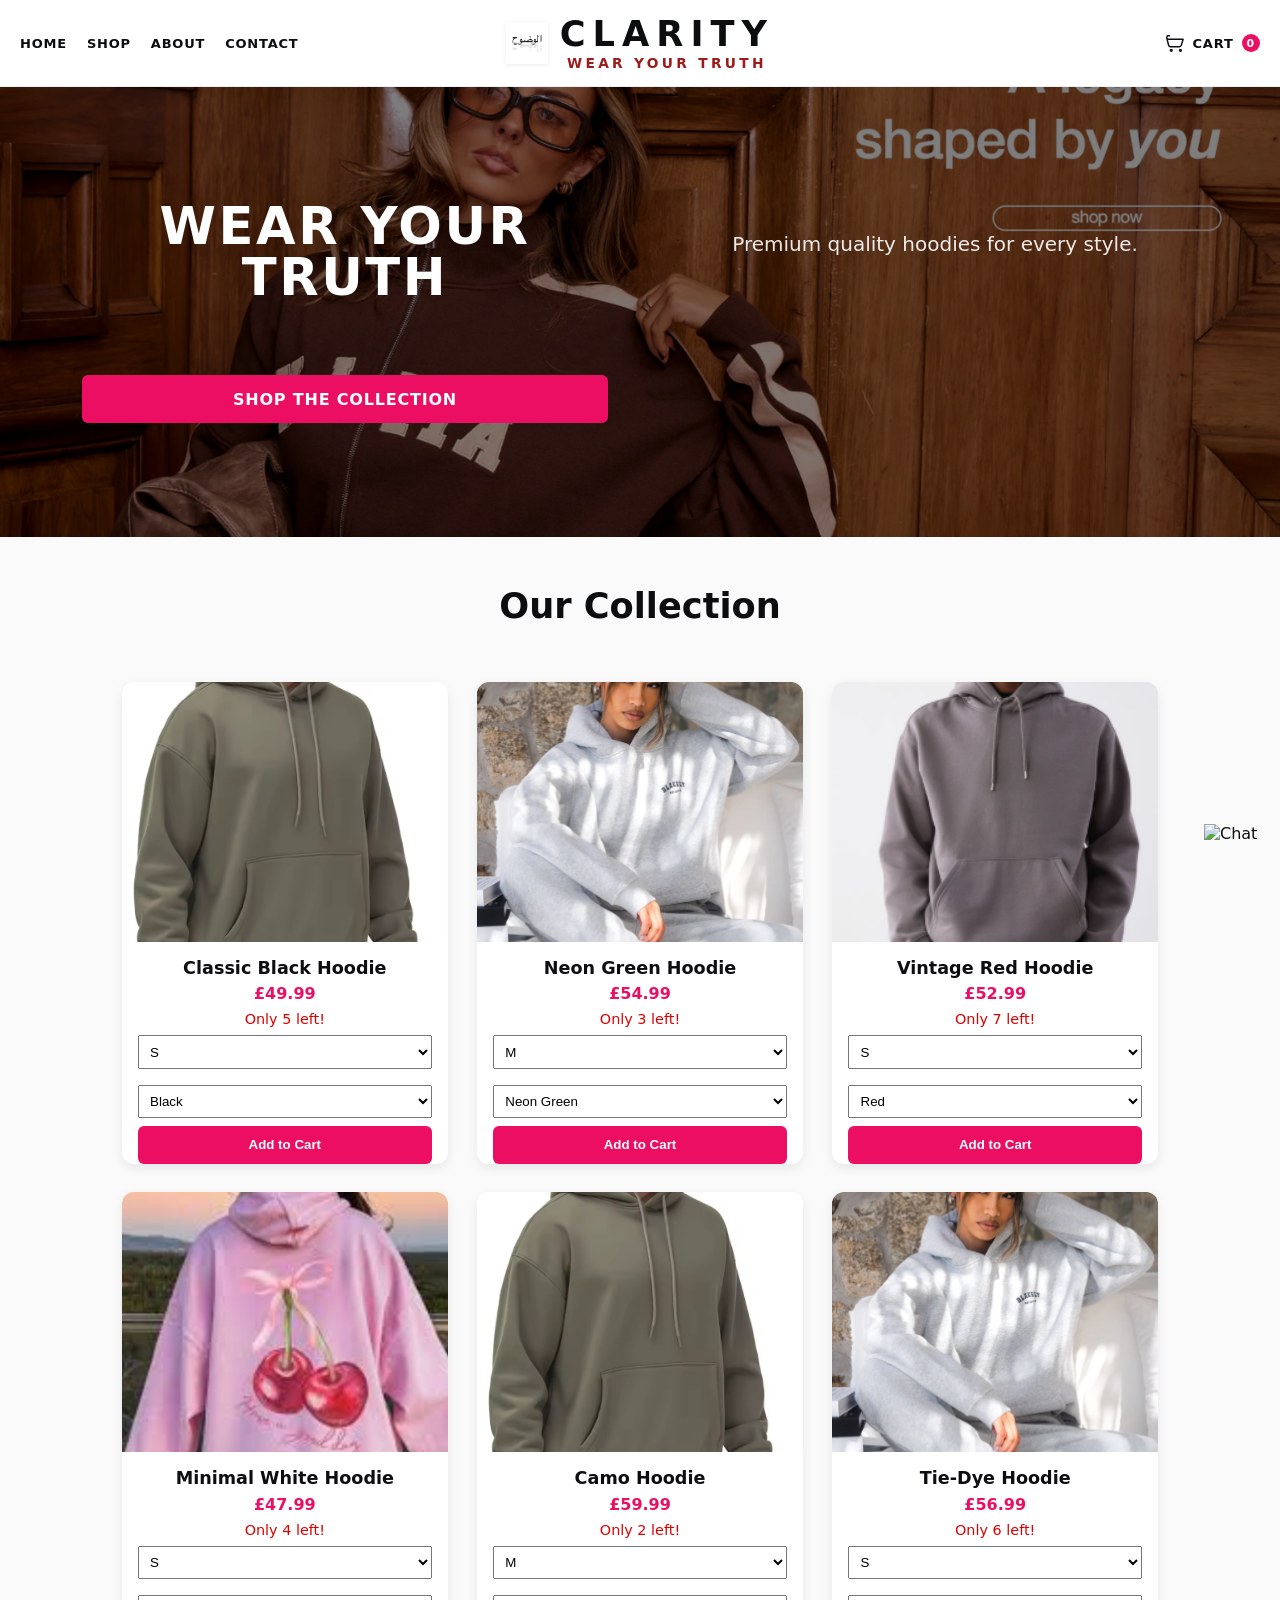
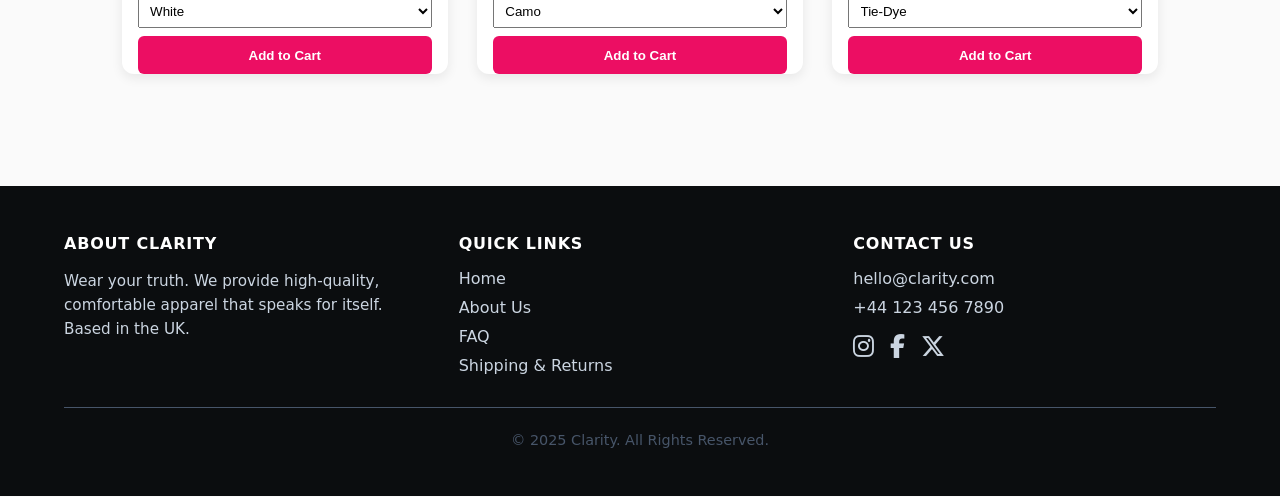
==== commit 80a24373: "go 2" ====
--- a/index.html
+++ b/index.html
@@ -5,6 +5,7 @@
     <meta name="viewport" content="width=device-width, initial-scale=1.0"/>
     <title>Clarity Hoodies</title>
     <link rel="stylesheet" href="style.css"/>
+    <link rel="stylesheet" href="https://cdnjs.cloudflare.com/ajax/libs/font-awesome/6.5.1/css/all.min.css" integrity="sha512-DTOQO9RWCH3ppGqcWaEA1BIZOC6xxalwEsw9c2QQeAIftl+Vegovlnee1c9QX4TctnWMn13TZye+giMm8e2LwA==" crossorigin="anonymous" referrerpolicy="no-referrer" />
 </head>
 <body>
 
@@ -13,8 +14,8 @@
         <nav class="header-nav">
             <a href="index.html">Home</a>
             <a href="#products">Shop</a>
-            <a href="#">About</a>
-            <a href="#">Contact</a>
+            <a href="#site-footer">About</a>
+            <a href="#site-footer">Contact</a>
         </nav>
 
         <a class="brand" href="index.html" aria-label="Clarity home">
@@ -51,7 +52,7 @@
     </section>
 </main>
 
-<footer class="site-footer">
+<footer class="site-footer" id="site-footer">
     <div class="footer-grid">
         <div class="footer-col">
             <h4>About Clarity</h4>
@@ -61,7 +62,7 @@
             <h4>Quick Links</h4>
             <ul>
                 <li><a href="index.html">Home</a></li>
-                <li><a href="#">About Us</a></li>
+                <li><a href="#site-footer">About Us</a></li>
                 <li><a href="#">FAQ</a></li>
                 <li><a href="#">Shipping & Returns</a></li>
             </ul>
@@ -73,9 +74,9 @@
                 <li><a href="tel:+441234567890">+44 123 456 7890</a></li>
             </ul>
             <div class="footer-socials">
-                <a href="#" aria-label="Instagram">IG</a>
-                <a href="#" aria-label="Facebook">FB</a>
-                <a href="#" aria-label="Twitter">X</a>
+                <a href="#" aria-label="Instagram"><i class="fab fa-instagram"></i></a>
+                <a href="#" aria-label="Facebook"><i class="fab fa-facebook-f"></i></a>
+                <a href="#" aria-label="Twitter"><i class="fab fa-x-twitter"></i></a>
             </div>
         </div>
     </div>
--- a/style.css
+++ b/style.css
@@ -698,4 +698,32 @@
     .cart-link {
         margin-right: 4px; /* Nudge it in a bit */
     }
-}+}
+
+/* ... rest of your style.css ... */
+
+/* --- Site Footer --- */
+.site-footer {
+    background: #0b0d0f; /* Dark background */
+    color: #cbd5e1;     /* Muted text */
+    padding: 48px 5%;
+    margin-top: 40px; /* Space above footer */
+}
+/* ... footer-grid and footer-col styles ... */
+.footer-socials {
+    display: flex;
+    gap: 16px;
+    margin-top: 16px;
+}
+.footer-socials a {
+    /* FIX: Remove default font-weight, use font size for icon sizing */
+    font-weight: normal;
+    font-size: 1.5rem; /* Make the icons a decent size */
+    color: #cbd5e1; /* Initial icon color */
+    transition: color 0.2s ease;
+}
+.footer-socials a:hover {
+    /* Hover effect for icons */
+    color: var(--accent);
+}
+/* ... rest of your style.css ... */
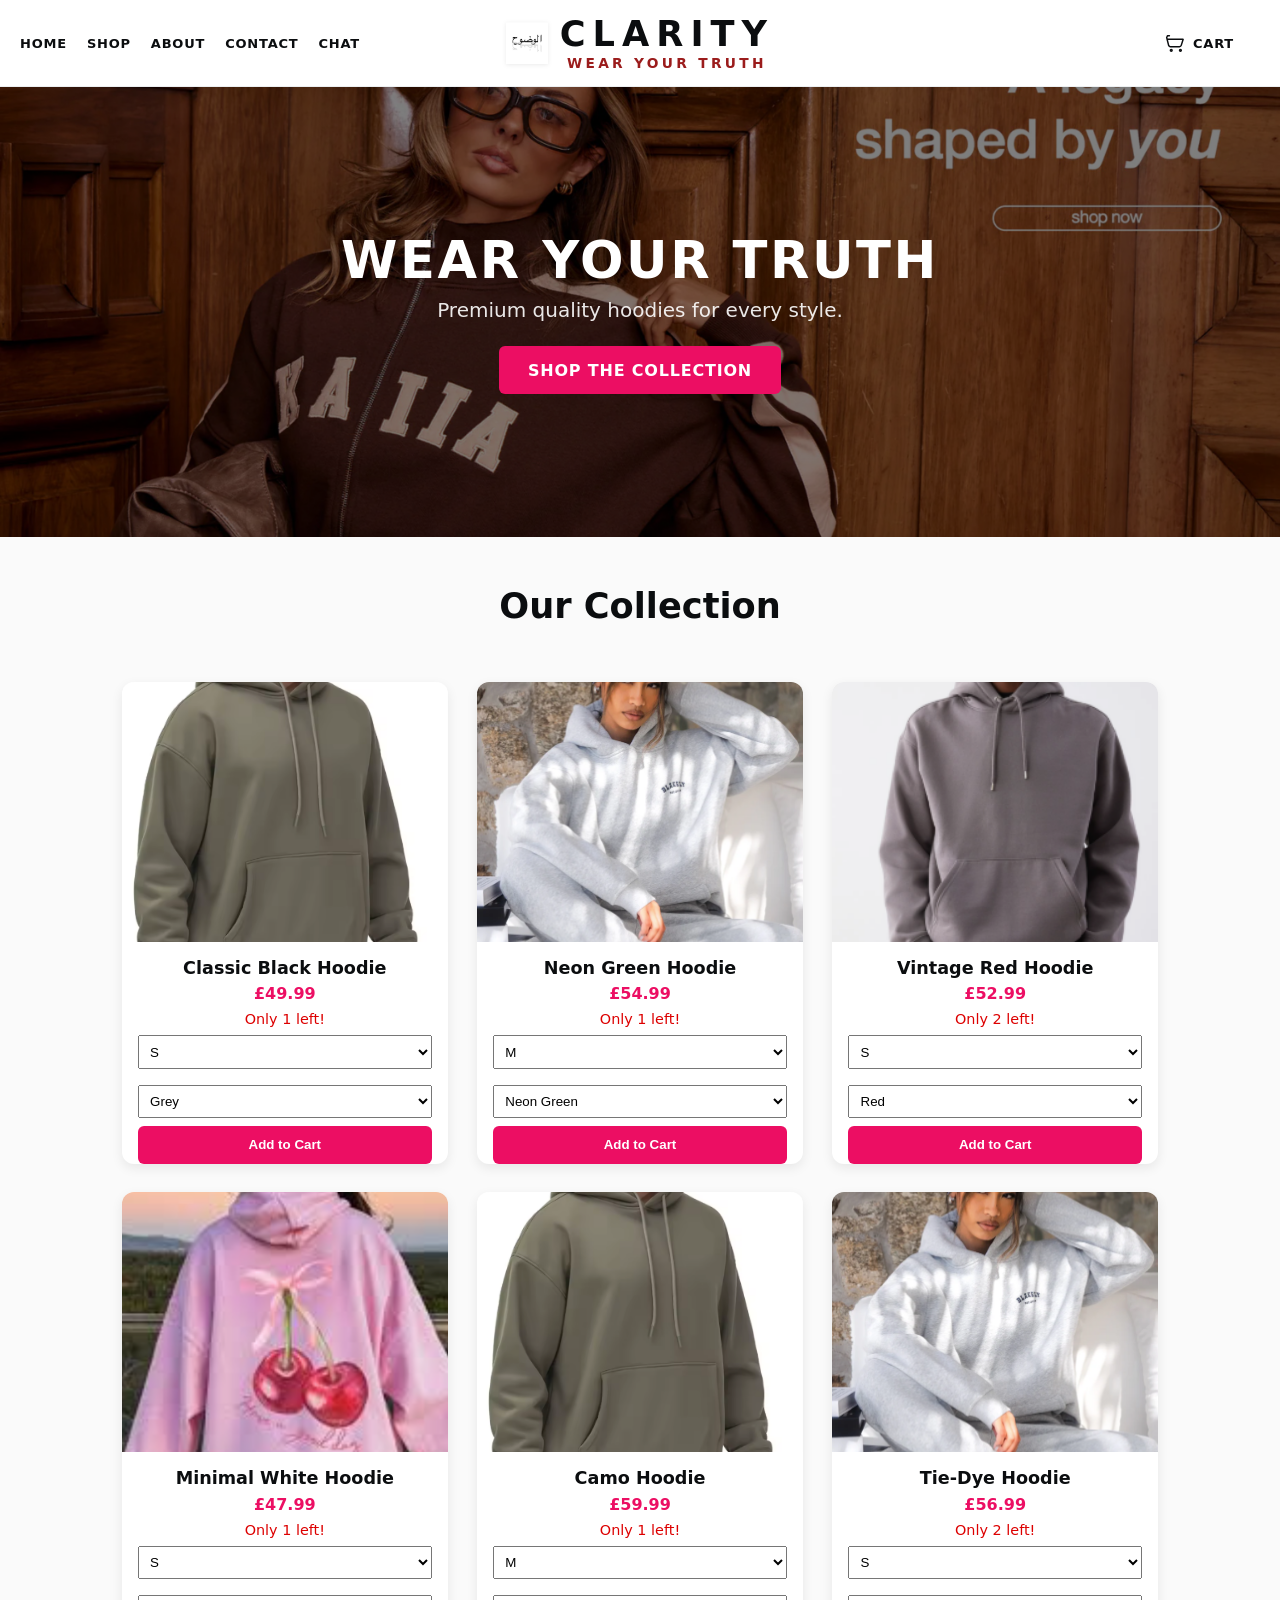
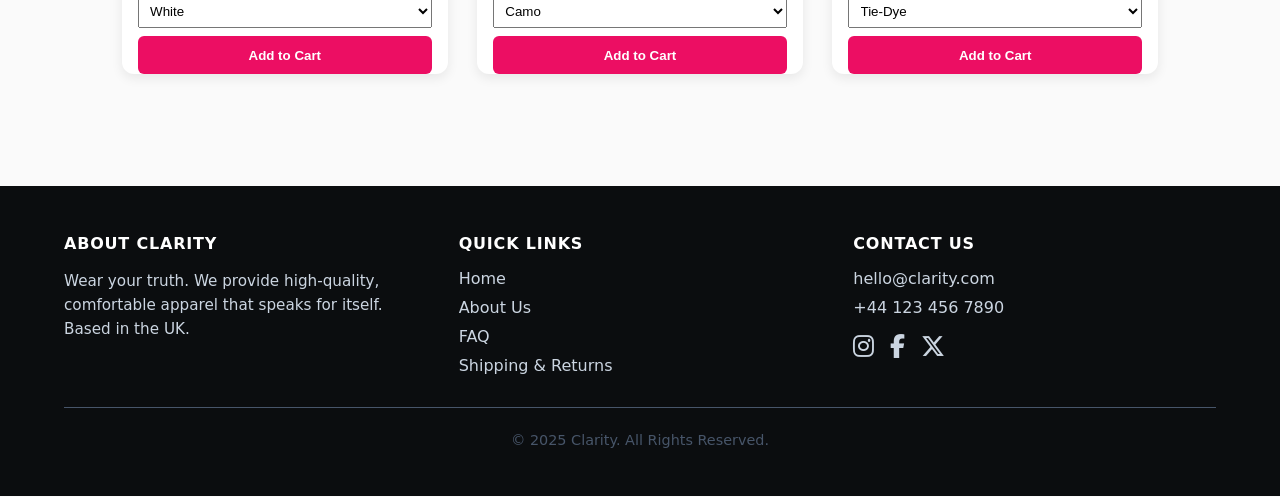
==== commit 4125af5d: "go 4" ====
--- a/index.html
+++ b/index.html
@@ -5,7 +5,7 @@
     <meta name="viewport" content="width=device-width, initial-scale=1.0"/>
     <title>Clarity Hoodies</title>
     <link rel="stylesheet" href="style.css"/>
-    <link rel="stylesheet" href="https://cdnjs.cloudflare.com/ajax/libs/font-awesome/6.5.1/css/all.min.css" integrity="sha512-DTOQO9RWCH3ppGqcWaEA1BIZOC6xxalwEsw9c2QQeAIftl+Vegovlnee1c9QX4TctnWMn13TZye+giMm8e2LwA==" crossorigin="anonymous" referrerpolicy="no-referrer" />
+    <link rel="stylesheet" href="https://cdnjs.cloudflare.com/ajax/libs/font-awesome/6.5.1/css/all.min.css" crossorigin="anonymous" referrerpolicy="no-referrer" />
 </head>
 <body>
 
@@ -14,8 +14,9 @@
         <nav class="header-nav">
             <a href="index.html">Home</a>
             <a href="#products">Shop</a>
-            <a href="#site-footer">About</a>
+            <a href="about.html">About</a>
             <a href="#site-footer">Contact</a>
+            <a href="#" id="chatLink">Chat</a>
         </nav>
 
         <a class="brand" href="index.html" aria-label="Clarity home">
@@ -25,6 +26,7 @@
                 <span class="brand-tagline">wear your truth</span>
             </div>
         </a>
+
         <a class="cart-link" href="cart.html" aria-label="Cart">
             <svg viewBox="0 0 24 24" width="22" height="22" aria-hidden="true">
                 <path d="M7 4h-2l-1 2m0 0 2.2 8.8A2 2 0 0 0 8.1 16H18a2 2 0 0 0 1.9-1.4L22 8H5M10 20a1 1 0 1 1-2 0 1 1 0 0 1 2 0Zm10 0a1 1 0 1 1-2 0 1 1 0 0 1 2 0Z"
@@ -48,6 +50,7 @@
     <section class="product-grid-wrapper">
         <h2>Our Collection</h2>
         <div class="products" id="products">
+            <!-- Products injected by script.js -->
         </div>
     </section>
 </main>
@@ -62,9 +65,9 @@
             <h4>Quick Links</h4>
             <ul>
                 <li><a href="index.html">Home</a></li>
-                <li><a href="#site-footer">About Us</a></li>
-                <li><a href="#">FAQ</a></li>
-                <li><a href="#">Shipping & Returns</a></li>
+                <li><a href="about.html">About Us</a></li>
+                <li><a href="faq.html">FAQ</a></li>
+                <li><a href="shipping.html">Shipping & Returns</a></li>
             </ul>
         </div>
         <div class="footer-col">
@@ -85,15 +88,41 @@
     </div>
 </footer>
 
-<div class="whatsapp">
-    <a href="https://wa.me/1234567890" target="_blank" rel="noopener">
-        <img src="https://upload.wikimedia.org/wikipedia/commons/6/6b/WhatsApp.svg" alt="Chat"/>
-    </a>
-</div>
+<!-- removed old WhatsApp floater -->
 
 <div id="toast" class="toast" hidden></div>
 <div id="live" class="visually-hidden" aria-live="polite" role="status"></div>
 
+<script src="https://js.stripe.com/v3"></script>
 <script src="script.js"></script>
+
+<!-- Tawk.to chat (loads only on allowed origins) -->
+<script>
+    (function () {
+        const allowed = [
+            'http://localhost:63342',
+            'http://127.0.0.1:63342',
+            'https://stripe-functions-clarity.netlify.app',
+            'https://shajidissa.github.io'
+        ];
+        if (!allowed.includes(location.origin)) return;
+
+        window.Tawk_API = window.Tawk_API || {};
+        window.Tawk_LoadStart = new Date();
+
+        // Optional: open chat when clicking the header "Chat" link
+        document.getElementById('chatLink')?.addEventListener('click', function (e) {
+            e.preventDefault();
+            if (window.Tawk_API?.maximize) Tawk_API.maximize();
+        });
+
+        var s1 = document.createElement("script");
+        s1.async = true;
+        s1.src = "https://embed.tawk.to/692073ff8af82d19645aaf59/1jajca7d2"; /* your IDs */
+        s1.charset = "UTF-8";
+        s1.setAttribute("crossorigin", "*");
+        document.body.appendChild(s1);
+    })();
+</script>
 </body>
 </html>
--- a/style.css
+++ b/style.css
@@ -67,20 +67,6 @@
 .info .stock{color:#d00;font-weight:600}
 .info button:disabled{ background: #ccc; cursor: not-allowed; }
 
-/* ========== Cart page (cart.html) ========== */
-.cart{padding:32px 5%;max-width:900px;margin:auto}
-#cart-items .item{
-    display:flex;gap:12px;align-items:center;background:#fff;margin-bottom:12px;
-    padding:12px;border-radius:8px;box-shadow:0 2px 6px rgba(0,0,0,.05)
-}
-.item img{width:80px;height:80px;object-fit:cover;border-radius:6px}
-.item .details{flex:1}
-.item .remove{background:#d00;color:#fff;border:none;padding:.4rem .8rem;cursor:pointer;border-radius:4px}
-.total{font-size:1.2rem;font-weight:700;margin:16px 0;text-align:right}
-#coupon{padding:.6rem;width:200px;margin-right:.5rem}
-#apply-coupon{background:#333;color:#fff;padding:.6rem 1rem;border:none;border-radius:4px;cursor:pointer}
-#paypal-button-container{margin-top:1.2rem;text-align:right}
-
 /* ========== WhatsApp bubble ========== */
 .whatsapp{position:fixed;bottom:20px;right:20px;z-index:1000}
 .whatsapp img{width:56px;height:56px}
@@ -93,11 +79,10 @@
 
 /* Center the brand text block */
 .brand-text{
-    align-items: center;     /* center the flex column horizontally */
-    text-align: center;      /* center the text inside */
-}
-
-/* (optional) a touch more tracking so lines feel balanced */
+    align-items: center;
+    text-align: center;
+}
+
 .brand-name{ letter-spacing: .20em; }
 .brand-tagline{ letter-spacing: .24em; }
 
@@ -147,8 +132,8 @@
 }
 
 /* make the breadcrumb a full-bleed sticky bar with a clean hairline */
-:root { --header-h: 86px; }           /* adjust if your header height changes */
-@media (max-width:700px){ :root { --header-h: 74px; } } /* mobile header height */
+:root { --header-h: 86px; }
+@media (max-width:700px){ :root { --header-h: 74px; } }
 
 .product-breadcrumb{
     position: sticky;
@@ -162,10 +147,9 @@
     padding: 10px 5%;
     color: #475569;
     font: 600 13px/1.2 Inter, system-ui, sans-serif;
-    background: transparent;            /* real background comes from ::before */
-}
-
-/* full-width background band + bottom hairline */
+    background: transparent;
+}
+
 .product-breadcrumb::before{
     content:"";
     position: absolute;
@@ -173,20 +157,13 @@
     transform: translateX(-50%);
     width: 100vw;
     height: 100%;
-
-    /* translucent white so you can see the blur */
     background: rgba(255,255,255,.78);
-
-    /* the glass bits */
     backdrop-filter: saturate(180%) blur(10px);
-    -webkit-backdrop-filter: saturate(180%) blur(10px); /* Safari */
-
-    /* subtle divider + depth */
+    -webkit-backdrop-filter: saturate(180%) blur(10px);
     box-shadow: 0 1px 0 #eceff1, 0 6px 18px rgba(0,0,0,.04);
     z-index: -1;
 }
 
-/* back pill + links */
 .product-breadcrumb .back-link{
     background:#f3f4f6; border:1px solid #e5e7eb; color:#111827;
     padding:8px 12px; border-radius:999px; text-decoration:none;
@@ -196,81 +173,11 @@
 .product-breadcrumb a{ color:#111827 }
 .product-breadcrumb a:hover{ text-decoration:underline }
 
-/* mobile: keep it compact */
 @media (max-width:700px){
     .product-breadcrumb{ padding:8px 5% }
     .product-breadcrumb .divider, .product-breadcrumb #crumb-name{ display:none }
 }
 
-/* ================================== */
-/* ==== NEW STYLES ADDED BELOW ==== */
-/* ================================== */
-
-/* New Cart Line Item Styles */
-.cart-line {
-    display: flex;
-    align-items: center;
-    gap: 12px;
-    background: #fff;
-    padding: 12px;
-    border-radius: 8px;
-    margin-bottom: 12px;
-    box-shadow: 0 2px 6px rgba(0,0,0,.05);
-}
-.cart-line__main {
-    flex: 1;
-}
-.cart-line__main .muted {
-    font-size: 0.9rem;
-    color: var(--muted);
-}
-.cart-line__qty {
-    font-weight: 500;
-    color: var(--muted);
-}
-.cart-line__price {
-    font-weight: 700;
-}
-.cart-line__remove {
-    background: #fbecec;
-    color: #d00;
-    border: none;
-    padding: .4rem .6rem;
-    cursor: pointer;
-    border-radius: 4px;
-    font-weight: 700;
-}
-.cart-line__remove:hover {
-    background: #d00;
-    color: #fff;
-}
-
-
-/* New Checkout Button Style */
-#checkout-button {
-    display: block;
-    width: 100%;
-    max-width: 320px;
-    margin: 1.2rem 0 0 auto; /* Align right */
-    text-align: center;
-    background: var(--accent);
-    color: #fff;
-    border: none;
-    padding: .9rem 1.5rem;
-    cursor: pointer;
-    border-radius: 6px;
-    font-weight: 600;
-    font-size: 1rem;
-    transition: background-color 0.2s ease;
-}
-#checkout-button:hover {
-    background: var(--accent-dark);
-}
-#checkout-button:disabled {
-    background: #ccc;
-    cursor: not-allowed;
-    opacity: 0.7;
-}
 
 /* ===================== NEW PROFESSIONAL STYLES ===================== */
 
@@ -292,178 +199,13 @@
     border-bottom-color: #eceff1;
     box-shadow: 0 4px 20px rgba(0,0,0,0.06);
 }
-.header-inner {
-    max-width: 1400px;
-    margin: 0 auto;
-    padding: 0 5%;
-    height: 90px;
-    display: flex;
-    align-items: center;
-    justify-content: space-between;
-}
-.nav-links {
-    display: flex;
-    gap: 2.5rem;
-}
-.nav-links a {
-    font-weight: 600;
-    font-size: 0.95rem;
-    letter-spacing: 0.08em;
-    text-transform: uppercase;
-    color: #0b0d0f;
-    transition: color 0.2s;
-}
-.nav-links a:hover, .nav-links a.active {
-    color: var(--accent);
-}
-@media (max-width: 900px) {
-    .nav-links { display: none; } /* You can add a mobile menu later */
-    .header-inner { height: 78px; }
-}
-
-/* Hero Section */
-.hero {
-    position: relative;
-    min-height: 92vh;
-    display: flex;
-    align-items: center;
-    justify-content: center;
-    background: linear-gradient(to bottom, #0f0f0f 0%, #1a1a1a 100%);
-    color: white;
-    overflow: hidden;
-}
-.hero-content {
-    max-width: 1400px;
-    margin: 0 auto;
-    padding: 0 5%;
-    display: grid;
-    grid-template-columns: 1fr 1fr;
-    gap: 4rem;
-    align-items: center;
-    z-index: 2;
-}
-.hero h1 {
-    font-size: 4.8rem;
-    font-weight: 800;
-    line-height: 1;
-    letter-spacing: -0.02em;
-    margin-bottom: 1rem;
-}
-.hero-subtitle {
-    font-size: 1.3rem;
-    opacity: 0.9;
-    margin-bottom: 2rem;
-    max-width: 500px;
-}
-.btn-primary {
-    display: inline-block;
-    background: var(--accent);
-    color: white;
-    padding: 1rem 2.2rem;
-    border-radius: 8px;
-    font-weight: 700;
-    text-transform: uppercase;
-    letter-spacing: 0.1em;
-    transition: all 0.3s;
-}
-.btn-primary:hover {
-    background: var(--accent-dark);
-    transform: translateY(-3px);
-}
-.hero-image img {
-    border-radius: 16px;
-    box-shadow: 0 20px 40px rgba(0,0,0,0.4);
-    max-width: 100%;
-}
-@media (max-width: 900px) {
-    .hero-content { grid-template-columns: 1fr; text-align: center; padding-top: 120px; }
-    .hero h1 { font-size: 3.5rem; }
-    .hero-image img { max-width: 80%; margin: 0 auto; }
-}
-
-/* Main content spacing */
-.main-content { padding-top: 80px; }
-.container { max-width: 1400px; margin: 0 auto; padding: 0 5%; }
-
-/* Footer */
-.site-footer {
-    background: #0b0d0f;
-    color: #e2e8f0;
-    padding: 80px 0 40px;
-    margin-top: 120px;
-}
-.footer-grid {
-    display: grid;
-    grid-template-columns: 2fr 1fr 1fr 1.5fr;
-    gap: 4rem;
-    margin-bottom: 60px;
-}
-.footer-brand .brand-name { color: white; font-size: 2rem; }
-.footer-brand .brand-tagline { color: #94a3b8; }
-.footer-desc { margin-top: 1rem; opacity: 0.9; line-height: 1.6; }
-.footer-links h4 { font-size: 1.1rem; margin-bottom: 1.2rem; color: white; }
-.footer-links ul { list-style: none; }
-.footer-links a { color: #94a3b8; line-height: 2.2; transition: color 0.2s; }
-.footer-links a:hover { color: white; }
-.footer-newsletter input {
-    width: 100%;
-    padding: 0.9rem;
-    border: none;
-    border-radius: 6px;
-    margin-bottom: 0.8rem;
-}
-.footer-newsletter button {
-    width: 100%;
-    padding: 0.9rem;
-    background: var(--accent);
-    color: white;
-    border: none;
-    border-radius: 6px;
-    font-weight: 600;
-    cursor: pointer;
-}
-.footer-bottom {
-    border-top: 1px solid #1e293b;
-    padding-top: 30px;
-    display: flex;
-    justify-content: space-between;
-    align-items: center;
-    flex-wrap: wrap;
-    gap: 1rem;
-}
-.social-links a {
-    color: #94a3b8;
-    margin-left: 1.5rem;
-    font-weight: 500;
-}
-.social-links a:hover { color: white; }
-
-@media (max-width: 900px) {
-    .footer-grid { grid-template-columns: 1fr; gap: 3rem; }
-    .footer-bottom { text-align: center; flex-direction: column; }
-}
-
-/* ================================== */
-/* ==== NEW STYLES FOR INDEX.HTML ==== */
-/* ================================== */
-
-/* --- Announcement Bar --- */
-.announcement-bar {
-    background: var(--accent);
-    color: #fff;
-    text-align: center;
-    padding: 10px 20px;
-    font-size: 14px;
-    font-weight: 600;
-    letter-spacing: .04em;
-}
 
 /* --- Header Navigation --- */
 .header-nav {
     display: flex;
     align-items: center;
     gap: 20px;
-    justify-self: start; /* Aligns nav to the left grid column */
+    justify-self: start;
 }
 .header-nav a {
     font: 600 13px/1 Inter, system-ui, Arial, sans-serif;
@@ -474,6 +216,10 @@
 }
 .header-nav a:hover {
     color: var(--accent);
+}
+.header-nav a.active {
+    color: var(--accent);
+    box-shadow: 0 2px 0 var(--accent);
 }
 
 /* --- Hero Section --- */
@@ -485,13 +231,7 @@
     min-height: 450px;
     padding: 40px 20px;
     color: #fff;
-
-    /*
-      FIX: Added leading slash to path
-    */
     background: url('/assets/images/back.png') no-repeat center center/cover;
-
-    /* Dark overlay for text readability */
     position: relative;
     z-index: 1;
 }
@@ -500,7 +240,7 @@
     position: absolute;
     top: 0; left: 0;
     width: 100%; height: 100%;
-    background: rgba(0, 0, 0, 0.5); /* Dark overlay */
+    background: rgba(0, 0, 0, 0.5);
     z-index: -1;
 }
 .hero-content {
@@ -544,9 +284,9 @@
 
 /* --- Product Grid Heading --- */
 .product-grid-wrapper {
-    max-width: 1400px; /* Give it a max-width */
+    max-width: 1400px;
     margin: 0 auto;
-    padding: 48px 5%; /* Add spacing around the grid */
+    padding: 48px 5%;
 }
 .product-grid-wrapper h2 {
     font-size: 2.2rem;
@@ -557,10 +297,10 @@
 
 /* --- Site Footer --- */
 .site-footer {
-    background: #0b0d0f; /* Dark background */
-    color: #cbd5e1;     /* Muted text */
+    background: #0b0d0f;
+    color: #cbd5e1;
     padding: 48px 5%;
-    margin-top: 40px; /* Space above footer */
+    margin-top: 40px;
 }
 .footer-grid {
     display: grid;
@@ -601,7 +341,13 @@
     margin-top: 16px;
 }
 .footer-socials a {
-    font-weight: 700; /* Using text as placeholder for icons */
+    font-weight: normal;
+    font-size: 1.5rem;
+    color: #cbd5e1;
+    transition: color 0.2s ease;
+}
+.footer-socials a:hover {
+    color: var(--accent);
 }
 .footer-bottom-bar {
     max-width: 1200px;
@@ -613,117 +359,375 @@
     color: var(--muted);
 }
 
-/* --- Mobile Tweaks for New Elements --- */
+/* --- Mobile Tweaks --- */
 @media (max-width: 700px) {
-    /*
-      FIX #1: Use 'display: none' to REMOVE the nav from layout,
-      not 'visibility: hidden' which just hides it.
-    */
-    .header-nav {
-        display: none;
-    }
-
-    .hero {
-        min-height: 300px;
-    }
-    .hero h1 {
-        font-size: 2.4rem;
-    }
-    .hero p {
-        font-size: 1.1rem;
-    }
-    .product-grid-wrapper h2 {
-        font-size: 1.8rem;
-    }
-
-    /*
-      FIX #2: Explicitly tell the grid items which columns to
-      live in, now that the first item is gone.
-    */
+    .header-nav { display: none; }
+    .hero { min-height: 300px; }
+    .hero h1 { font-size: 2.4rem; }
+    .hero p { font-size: 1.1rem; }
+    .product-grid-wrapper h2 { font-size: 1.8rem; }
+
     .bar-3col{
-        height:74px;
-        padding:0 12px;
-        /* We still use 3 columns: [EMPTY(1fr)] [LOGO(auto)] [CART(1fr)] */
+        height:74px; padding:0 12px;
         grid-template-columns: 1fr auto 1fr;
     }
-
     .brand {
-        grid-column: 2; /* Tell logo to go to column 2 */
+        grid-column: 2;
         justify-self: center;
         gap: 8px;
     }
     .cart-link {
-        grid-column: 3; /* Tell cart to go to column 3 */
+        grid-column: 3;
         justify-self: end;
     }
-
     .brand-mark{height:34px}
     .brand-name{font-size:1.7rem;letter-spacing:.14em}
-
-    /*
-      FIX #3: Hide tagline on ALL mobile views to prevent
-      the logo from being too wide.
-    */
-    .brand-tagline{
-        display: none;
+    .brand-tagline{ display: none; }
+    .cart-text{display:none}
+}
+
+/* Very small screen logo fix */
+@media (max-width: 400px) {
+    .bar-3col { padding: 0 8px; }
+    .brand { gap: 5px; }
+    .brand-mark { height: 30px; }
+    .brand-name { font-size: 1.5rem; letter-spacing: .08em; }
+    .cart-link { margin-right: 4px; }
+}
+
+/* ===== Product gallery (scoped to product page) ===== */
+#product-detail {
+    max-width: 1200px;
+    margin: 0 auto;
+}
+#product-detail .pd-wrap {
+    display: grid !important;
+    grid-template-columns: minmax(0, 700px) 380px;
+    gap: 28px;
+    align-items: start;
+}
+#product-detail .pd-gallery {
+    display: grid !important;
+    grid-template-columns: 110px minmax(0, 560px);
+    gap: 16px;
+    align-items: start;
+}
+#product-detail .pd-figure {
+    background: transparent !important;
+    border: 0 !important;
+    padding: 0 !important;
+    margin: 0;
+    box-shadow: none !important;
+    border-radius: 0;
+}
+#product-detail #pdMain {
+    width: 560px;
+    height: 680px;
+    object-fit: cover;
+    display: block;
+    border-radius: 12px;
+    box-shadow: 0 2px 14px rgba(0,0,0,.08);
+}
+#product-detail .pd-thumbs {
+    display: flex;
+    flex-direction: column;
+    gap: 10px;
+    align-items: flex-start;
+}
+:root { --pd-thumb: 96px; --pd-thumb-m: 72px; }
+#product-detail .pd-thumb {
+    -webkit-appearance: none;
+    appearance: none;
+    width: var(--pd-thumb);
+    height: var(--pd-thumb);
+    flex: 0 0 var(--pd-thumb);
+    padding: 0;
+    border: 1px solid #e6e8ec;
+    border-radius: 10px;
+    overflow: hidden;
+    background: #fff;
+    cursor: pointer;
+}
+#product-detail .pd-thumb img {
+    width: 100%;
+    height: 100%;
+    object-fit: cover;
+    display: block;
+    border-radius: 9px;
+}
+#product-detail .pd-thumb.is-active { box-shadow: 0 0 0 2px #111; }
+
+#product-detail .pd-info h1 { margin: 0 0 10px; }
+#product-detail .pd-info .price { font-weight: 700; margin: 4px 0 6px; }
+#product-detail .pd-info .stock { color: #e91e63; margin-bottom: 12px; }
+#product-detail .pd-info button#add-to-cart-product {
+    background: var(--accent, #111);
+    color: #fff;
+    border: 0;
+    padding: .9rem 1.5rem;
+    border-radius: 6px;
+    font-weight: 600;
+    cursor: pointer;
+    width: 100%;
+}
+#product-detail .pd-info button#add-to-cart-product:hover {
+    background: var(--accent-dark, #000);
+}
+
+/* Quantity control */
+#product-detail .qty-control{
+    display:inline-flex; align-items:center; gap:8px;
+    margin:.6rem 0 1rem; user-select:none;
+}
+#product-detail .qty-btn{
+    background:#f3f4f6; border:1px solid #e5e7eb; color:#111;
+    width:34px; height:34px; border-radius:6px; font-weight:700;
+    display:inline-flex; align-items:center; justify-content:center; cursor:pointer;
+}
+#product-detail .qty-input{
+    width:72px; text-align:center; padding:.5rem;
+    border:1px solid #e5e7eb; border-radius:6px;
+}
+#product-detail .pd-actions{
+    display:flex; flex-direction:column; gap:12px; align-items:flex-start; max-width:320px;
+}
+
+/* Mobile: stack everything */
+@media (max-width: 980px) {
+    #product-detail .pd-wrap { grid-template-columns: 1fr; }
+    #product-detail .pd-gallery { grid-template-columns: 1fr; }
+    #product-detail .pd-thumbs {
+        flex-direction: row;
+        flex-wrap: nowrap;
+        align-items: center;
+        justify-content: flex-start;
     }
-
-    .cart-text{display:none}
-}
-
-/* ================================== */
-/* ==== FIX FOR HEADER OVERLAP   ==== */
-/* ================================== */
-
-/* This rule shrinks the logo on *very* small screens */
-@media (max-width: 400px) {
-    /* This block just refines the 700px styles */
-
-    .bar-3col {
-        padding: 0 8px; /* Tighter padding */
+    #product-detail .pd-thumb {
+        width: var(--pd-thumb-m);
+        height: var(--pd-thumb-m);
+        flex: 0 0 var(--pd-thumb-m);
     }
-
-    .brand {
-        gap: 5px; /* Even smaller gap */
+    #product-detail .pd-figure,
+    #product-detail #pdMain { width: 100%; height: auto; }
+}
+
+/* ==========================================================
+   CART PAGE SPECIFIC STYLES (MOVED FROM CART.HTML)
+   ========================================================== */
+.c-wrap { max-width: 980px; margin: 0 auto; padding: 24px 16px; }
+.c-card { background:#fff; border:1px solid #edf1f5; border-radius:14px; padding:16px; box-shadow:0 3px 10px rgba(0,0,0,.06); }
+.c-head { font-size:1.5rem; font-weight:800; margin:6px 0 16px; }
+
+/* Desktop row grid: thumb | name | price | qty | sub | trash */
+.c-line{
+    display:grid;
+    grid-template-areas: "thumb name price qty sub trash";
+    grid-template-columns: 80px minmax(0,1fr) 96px 148px 110px 34px;
+    gap:12px; align-items:center;
+    padding:12px; border:1px solid #eef1f4; border-radius:12px;
+    background:#fff; margin-bottom:12px; grid-auto-rows:auto;
+}
+
+.c-thumb{ grid-area:thumb; }
+.c-thumb img{ width:72px;height:72px;object-fit:cover;border-radius:8px;border:1px solid #eef1f4; }
+.c-main { grid-area:name; align-self:start; position:relative; }
+.c-name { font-weight:800; }
+.c-meta { color:#69707a; font-size:.92rem; margin-top:4px; }
+.c-price{ grid-area:price; text-align:right; justify-self:end; font-variant-numeric:tabular-nums; color:#6b7280; }
+.c-qtycol{ grid-area:qty;   justify-self:end; }
+.c-sub  { grid-area:sub;   text-align:right; justify-self:end; font-variant-numeric:tabular-nums; }
+.c-sub strong { font-weight:800; }
+.c-remove{ grid-area:trash; justify-self:end; background:transparent;border:none;line-height:0;padding:.35rem;border-radius:8px;cursor:pointer; }
+.c-remove svg{ width:18px;height:18px;stroke:#d20000;fill:none;stroke-width:2; }
+.c-remove:hover{ background:#d20000; }
+.c-remove:hover svg{ stroke:#fff; }
+
+/* qty control */
+.c-qty{
+    display:inline-grid; grid-template-columns:32px 56px 32px;
+    border:1px solid #e5e7eb; border-radius:8px; overflow:hidden;
+}
+.c-qtybtn{
+    background:#fff;border:none;border-right:1px solid #e5e7eb;
+    padding:.55rem 0;cursor:pointer;line-height:0;font-size:18px;
+}
+.c-qtybtn:last-child{ border-right:none;border-left:1px solid #e5e7eb; }
+.c-qtybtn:hover{ background:#f6f7f9; }
+.c-qty input{ width:56px;text-align:center;border:none;outline:none;padding:.48rem 0;font-size:.95rem; }
+
+.c-empty{ padding:20px; color:#6b7280; }
+
+/* Actions: Total (left) + Checkout (right) on desktop; stack on mobile */
+.c-actions{
+    display:flex; justify-content:space-between; align-items:center;
+    gap:12px; margin-top:16px;
+}
+.c-total strong{ font-size:1.2rem; margin-left:.5rem; }
+.c-btn{ display:inline-flex; align-items:center; justify-content:center; gap:8px;
+    font-weight:700; border-radius:8px; cursor:pointer; user-select:none;
+    padding:.8rem 1.2rem; border:1px solid transparent; white-space:nowrap; }
+.c-btn-primary{ background:#ec0e63;color:#fff;border-color:#ec0e63; }
+.c-btn-primary:hover{ background:#c2185b;border-color:#c2185b; }
+.c-btn-outline{ color:#475569; border:1px solid #e5e7eb; text-decoration:none; }
+.c-btn-outline:hover{ background:#f8fafc; border-color:#cbd5e1; }
+
+.c-stock-note{ font-size:.85rem; color:#6b7280; margin-top:4px; }
+
+.c-actions-right { display:flex; gap:12px; align-items:center; }
+
+/* Mobile: stack buttons full width */
+@media (max-width:720px){
+    .c-actions{ flex-direction:column; align-items:stretch; }
+    .c-actions-right{ flex-direction:column; }
+    .c-actions-right .c-btn{ width:100%; }
+}
+
+/* Mobile layout: name → qty → subtotal; hide unit price to avoid duplicate prices */
+@media (max-width:720px){
+    .c-line{
+        grid-template-columns:72px 1fr;
+        grid-template-areas:
+  "thumb name"
+  "qty   qty"
+  "sub   sub";
+        align-items:start;
     }
-    .brand-mark {
-        height: 30px; /* Even smaller logo */
+    .c-price{ display:none; } /* keep it simple on phones */
+    .c-remove{ grid-area:name; position:absolute; right:0; top:-2px; padding:.25rem; }
+    .c-main{ padding-right:28px; }
+    .c-qtycol{ justify-self:start; margin-top:8px; }
+    .c-sub{ justify-self:end; text-align:right; margin-top:6px; }
+    .c-actions{ flex-direction:column; align-items:stretch; }
+    .c-btn{ width:100%; }
+}
+
+
+/* ===================== Text / Info Pages (About, FAQ, Shipping) ===================== */
+.text-content {
+    line-height: 1.7;
+    color: #334155;
+    max-width: 800px;
+    margin: 0 auto;
+}
+.text-content p {
+    margin-bottom: 1.5rem;
+    font-size: 1.05rem;
+}
+.text-content h3 {
+    font-size: 1.4rem;
+    margin: 2rem 0 0.75rem;
+    color: var(--text);
+    font-weight: 700;
+}
+.text-content ul {
+    margin-bottom: 1.5rem;
+    padding-left: 20px;
+}
+.text-content li {
+    margin-bottom: 0.5rem;
+}
+/* Simple Accordion for FAQ */
+.faq-item {
+    border-bottom: 1px solid #eee;
+    padding: 1rem 0;
+}
+.faq-item details summary {
+    font-weight: 600;
+    cursor: pointer;
+    padding: 0.5rem 0;
+    list-style: none; /* hides default triangle in some browsers */
+    font-size: 1.1rem;
+    color: var(--text);
+}
+.faq-item details summary::-webkit-details-marker { display: none; }
+.faq-item details summary::after {
+    content: "+";
+    float: right;
+    font-weight: 400;
+    font-size: 1.4rem;
+}
+.faq-item details[open] summary::after { content: "−"; }
+.faq-item details p {
+    margin-top: 0.5rem;
+    margin-bottom: 0.5rem;
+    color: var(--muted);
+}
+
+/* ===== Mini Cart (desktop dropdown + mobile drawer) ===== */
+.mini-cart{position:fixed;inset:0;z-index:1200;pointer-events:none}
+.mini-cart__backdrop{position:absolute;inset:0;background:rgba(0,0,0,.35);opacity:0;transition:opacity .2s ease}
+.mini-cart__panel{
+    position:absolute;top:calc(var(--header-h,86px) + 10px);right:12px;
+    width:380px;max-width:calc(100vw - 24px);max-height:75vh;
+    background:#fff;border:1px solid #eceff1;border-radius:14px;
+    box-shadow:0 10px 30px rgba(0,0,0,.15);
+    display:flex;flex-direction:column;transform:translateY(-8px);opacity:0;
+    transition:transform .2s ease, opacity .2s ease;
+}
+
+/* Mobile: full-height drawer from right */
+@media (max-width:900px){
+    .mini-cart__panel{
+        top:0;right:0;width:92vw;max-width:none;height:100%;
+        border-radius:0;border-left:1px solid #eceff1;
+        transform:translateX(100%);opacity:1; /* only panel transitions on mobile */
     }
-    .brand-name {
-        font-size: 1.5rem; /* Even smaller text */
-        letter-spacing: .08em;
-    }
-    /* Tagline is already hidden by the 700px rule */
-
-    .cart-link {
-        margin-right: 4px; /* Nudge it in a bit */
-    }
-}
-
-/* ... rest of your style.css ... */
-
-/* --- Site Footer --- */
-.site-footer {
-    background: #0b0d0f; /* Dark background */
-    color: #cbd5e1;     /* Muted text */
-    padding: 48px 5%;
-    margin-top: 40px; /* Space above footer */
-}
-/* ... footer-grid and footer-col styles ... */
-.footer-socials {
-    display: flex;
-    gap: 16px;
-    margin-top: 16px;
-}
-.footer-socials a {
-    /* FIX: Remove default font-weight, use font size for icon sizing */
-    font-weight: normal;
-    font-size: 1.5rem; /* Make the icons a decent size */
-    color: #cbd5e1; /* Initial icon color */
-    transition: color 0.2s ease;
-}
-.footer-socials a:hover {
-    /* Hover effect for icons */
-    color: var(--accent);
-}
-/* ... rest of your style.css ... */+}
+
+/* Open state */
+.mini-cart.is-open{pointer-events:auto}
+.mini-cart.is-open .mini-cart__backdrop{opacity:1}
+.mini-cart.is-open .mini-cart__panel{transform:translateY(0);opacity:1}
+@media (max-width:900px){
+    .mini-cart.is-open .mini-cart__panel{transform:translateX(0)}
+}
+
+/* Panel inner */
+.mini-cart__header{
+    display:flex;align-items:center;justify-content:space-between;
+    padding:12px 14px;border-bottom:1px solid #eef1f4
+}
+.mini-cart__header h3{font-size:1rem;font-weight:800}
+.mini-cart__items{padding:10px;overflow:auto}
+.mini-cart__footer{
+    padding:12px 14px;border-top:1px solid #eef1f4;display:grid;gap:10px
+}
+.mini-cart__total{display:flex;justify-content:space-between;align-items:center;font-weight:700}
+
+/* item rows */
+.mc-line{
+    display:grid;grid-template-columns:64px 1fr auto;gap:10px;align-items:center;
+    padding:8px;border:1px solid #f1f3f6;border-radius:12px;margin-bottom:8px;background:#fff
+}
+.mc-thumb img{width:64px;height:64px;object-fit:cover;border-radius:9px;border:1px solid #eef1f4}
+.mc-name{font-weight:700;line-height:1.25}
+.mc-meta{color:#6b7280;font-size:.9rem;margin-top:2px}
+.mc-sub{font-variant-numeric:tabular-nums;font-weight:800}
+.mc-qty{
+    display:inline-grid;grid-template-columns:28px 46px 28px;border:1px solid #e5e7eb;border-radius:8px;overflow:hidden;margin-top:6px
+}
+.mc-qtybtn{background:#fff;border:none;border-right:1px solid #e5e7eb;padding:.35rem 0;cursor:pointer;line-height:0}
+.mc-qtybtn:last-child{border-right:none;border-left:1px solid #e5e7eb}
+.mc-qty input{width:46px;text-align:center;border:none;outline:none;padding:.35rem 0;font-size:.92rem}
+.mc-remove{background:transparent;border:none;color:#d20000;cursor:pointer;margin-left:6px}
+.mc-row-top{display:flex;justify-content:space-between;align-items:flex-start}
+.mc-title-wrap{min-width:0}
+.mc-title-wrap a{color:inherit;text-decoration:none}
+.mc-actions{display:flex;gap:10px;justify-content:flex-end}
+.mc-close{background:transparent;border:none;font-size:22px;cursor:pointer;line-height:1;padding:4px 8px}
+
+.stock-note {
+    margin-top: 4px;
+    font-size: 12px;
+    line-height: 1.3;
+    color: #6b7280; /* slate-500 */
+}
+.stock-note.low { color: #b45309; }     /* amber-700 */
+.stock-note.soldout { color: #b91c1c; } /* red-700 */
+
+.qty .disabled,
+.qty button:disabled {
+    opacity: 0.4;
+    cursor: not-allowed;
+    pointer-events: none;
+}
